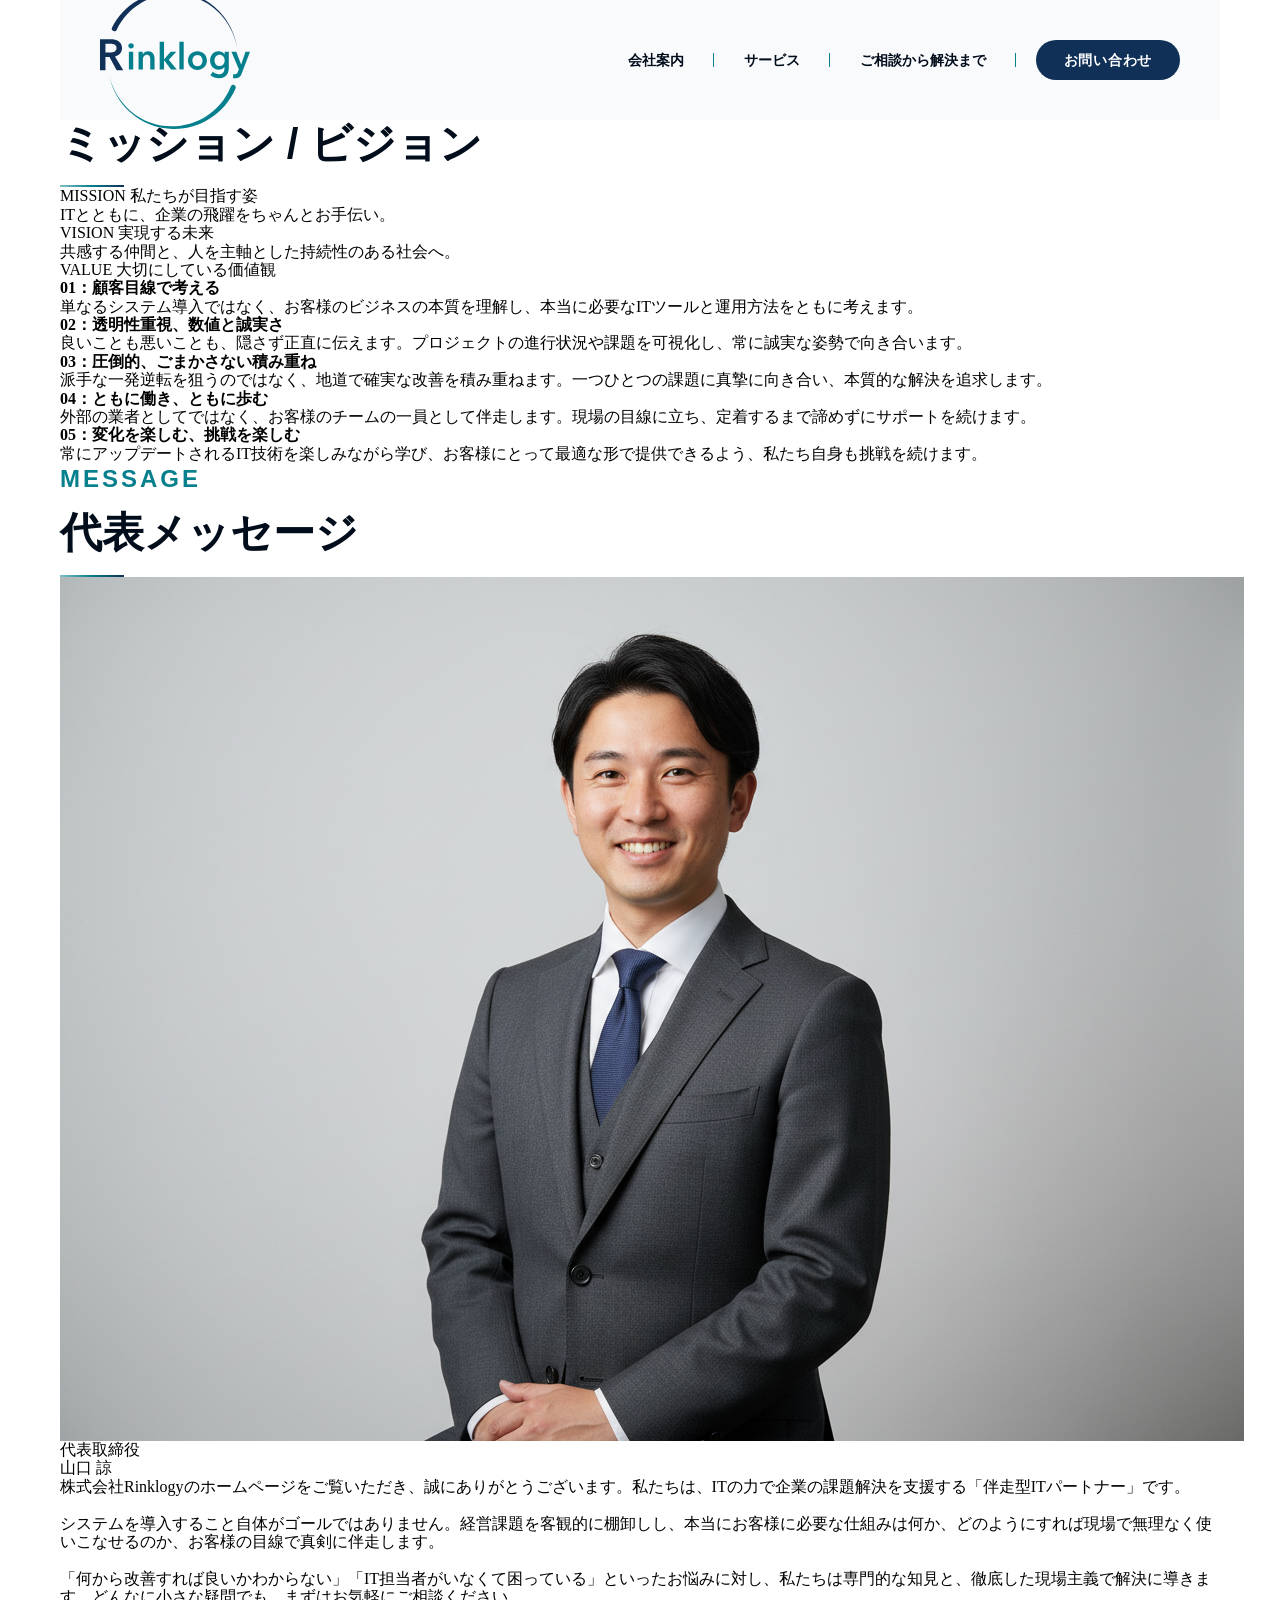
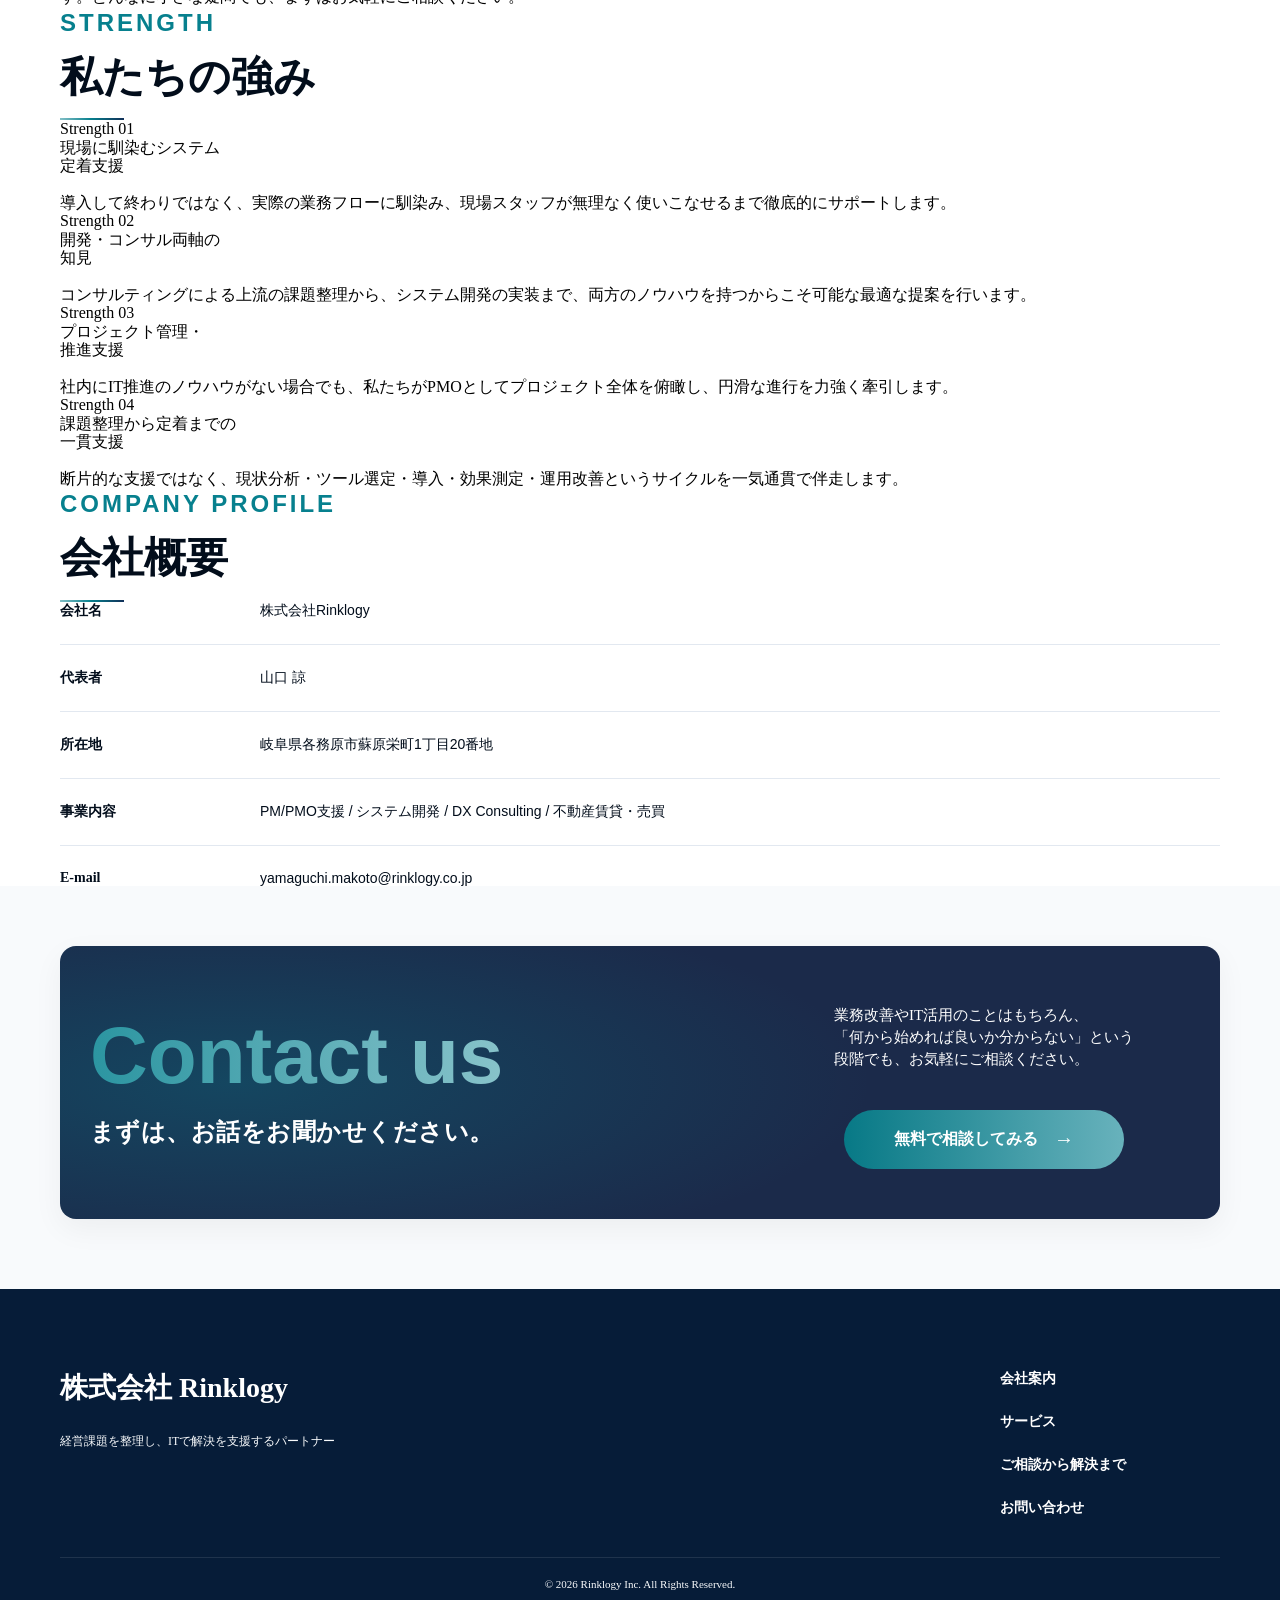
==== about.html @ 697a707e "9/17 HTMLページ作成" ====
<!DOCTYPE html>
<html lang="ja">
  <head>
    <meta charset="UTF-8" />
    <meta name="viewport" content="width=device-width, initial-scale=1.0" />

    <!-- SEO設定 -->
    <title>会社案内 | 株式会社Rinklogy</title>
    <meta
      name="description"
      content="株式会社Rinklogyの会社案内です。ミッション・ビジョン、代表メッセージ、私たちの強み、会社概要についてご紹介します。"
    />

    <!-- ドメイン確認後修正 -->
    <link rel="canonical" href="https://example.com/about/" />
    <meta property="og:site_name" content="株式会社Rinklogy" />
    <meta property="og:title" content="会社案内 | 株式会社Rinklogy" />
    <meta
      property="og:description"
      content="株式会社Rinklogyの会社案内です。ミッション・ビジョン、代表メッセージ、私たちの強み、会社概要についてご紹介します。"
    />
    <meta property="og:url" content="https://example.com/about/" />
    <meta property="og:type" content="article" />
    <meta
      property="og:image"
      content="https://example.com/assets/images/common/ogp.jpg"
    />
    <meta name="twitter:card" content="button_large_image" />

    <!-- ファビコン -->
    <link rel="icon" href="/favicon.ico" />
    <link rel="apple-touch-icon" href="/apple-touch-icon.png" />

    <!-- CSS / JS の読み込み -->
    <link rel="stylesheet" href="/assets/css/main.css" />
    <script src="/assets/main.js" defer></script>
  </head>
  <body>
    <!-- ========================================
         HEADER (トップページと共通)
    ======================================== -->
    <header
      class="l-header"
      itemscope
      itemtype="http://schema.org/LocalBusiness"
    >
      <div class="l-header__inner">
        <h1 class="l-header__logo">
          <a href="/" itemprop="url">
            <img
              src="/assets/images/logo.svg"
              alt="株式会社Rinklogy"
              width="150"
              height="45"
              decoding="async"
              itemprop="logo"
            />
          </a>
        </h1>

        <nav class="l-header__nav" aria-label="PC用グローバルナビゲーション">
          <ul class="c-gnav">
            <li class="c-gnav__item"><a href="/about.html">会社案内</a></li>
            <li class="c-gnav__item"><a href="/#service">サービス</a></li>
            <li class="c-gnav__item">
              <a href="/#flow">ご相談から解決まで</a>
            </li>
          </ul>
          <div class="l-header__cta">
            <a href="#contact" class="c-btn c-btn--primary c-btn--small"
              >お問い合わせ</a
            >
          </div>
        </nav>

        <button
          type="button"
          class="c-hamburger js-hamburger"
          aria-controls="global-nav"
          aria-expanded="false"
          aria-label="メニューを開く"
        >
          <span class="c-hamburger__line"></span>
          <span class="c-hamburger__line"></span>
          <span class="c-hamburger__line"></span>
        </button>
      </div>

      <nav id="global-nav" class="l-drawer js-drawer" aria-hidden="true">
        <div class="l-drawer__inner">
          <ul class="c-gnav">
            <li class="c-gnav__item"><a href="/about.html">会社案内</a></li>
            <li class="c-gnav__item"><a href="/#service">サービス</a></li>
            <li class="c-gnav__item">
              <a href="/#flow">ご相談から解決まで</a>
            </li>
          </ul>
          <div class="l-drawer__cta">
            <a href="#contact" class="c-btn c-btn--primary">お問い合わせ</a>
          </div>
        </div>
      </nav>
      <div class="l-overlay js-overlay"></div>
    </header>

    <main class="l-main">
      <!-- ========================================
           下層ページ用ヒーロー (p-page-hero)
      ======================================== -->
      <section class="p-page-hero">
        <div class="l-inner p-page-hero__inner">
          <h1 class="p-page-hero__title">
            <span class="p-page-hero__title-en">Company</span>
            <span class="p-page-hero__title-ja">会社案内</span>
          </h1>
          <p class="p-page-hero__copy">
            お客様のチームに、寄り添う。<br />
            課題、環境から考え抜く。<br />
            ずっと、隣で歩くITパートナー。
          </p>
        </div>
        <!-- 背景のうずまき装飾用 -->
        <div class="p-page-hero__deco" aria-hidden="true"></div>
      </section>

      <!-- ========================================
           ミッション / ビジョン (p-about-mission)
      ======================================== -->
      <section class="l-section p-about-mission">
        <div class="l-inner">
          <h2 class="c-section-title--left">
            <span class="c-section-title-sub--left">MISSION / VISION</span>
            ミッション / ビジョン
          </h2>

          <div class="p-about-mission__content">
            <!-- MISSION -->
            <div class="p-about-mission__block">
              <h3 class="p-about-mission__head">
                <span class="p-about-mission__en">MISSION</span>
                <span class="p-about-mission__ja">私たちが目指す姿</span>
              </h3>
              <p class="p-about-mission__text p-about-mission__text--large">
                ITとともに、企業の飛躍をちゃんとお手伝い。
              </p>
            </div>

            <!-- VISION -->
            <div class="p-about-mission__block">
              <h3 class="p-about-mission__head">
                <span class="p-about-mission__en">VISION</span>
                <span class="p-about-mission__ja">実現する未来</span>
              </h3>
              <p class="p-about-mission__text p-about-mission__text--large">
                共感する仲間と、人を主軸とした持続性のある社会へ。
              </p>
            </div>

            <!-- VALUE -->
            <div class="p-about-mission__block">
              <h3 class="p-about-mission__head">
                <span class="p-about-mission__en">VALUE</span>
                <span class="p-about-mission__ja">大切にしている価値観</span>
              </h3>

              <div class="p-about-mission__values">
                <dl class="c-value-list">
                  <div class="c-value-list__item">
                    <dt>01：顧客目線で考える</dt>
                    <dd>
                      単なるシステム導入ではなく、お客様のビジネスの本質を理解し、本当に必要なITツールと運用方法をともに考えます。
                    </dd>
                  </div>
                  <div class="c-value-list__item">
                    <dt>02：透明性重視、数値と誠実さ</dt>
                    <dd>
                      良いことも悪いことも、隠さず正直に伝えます。プロジェクトの進行状況や課題を可視化し、常に誠実な姿勢で向き合います。
                    </dd>
                  </div>
                  <div class="c-value-list__item">
                    <dt>03：圧倒的、ごまかさない積み重ね</dt>
                    <dd>
                      派手な一発逆転を狙うのではなく、地道で確実な改善を積み重ねます。一つひとつの課題に真摯に向き合い、本質的な解決を追求します。
                    </dd>
                  </div>
                  <div class="c-value-list__item">
                    <dt>04：ともに働き、ともに歩む</dt>
                    <dd>
                      外部の業者としてではなく、お客様のチームの一員として伴走します。現場の目線に立ち、定着するまで諦めずにサポートを続けます。
                    </dd>
                  </div>
                  <div class="c-value-list__item">
                    <dt>05：変化を楽しむ、挑戦を楽しむ</dt>
                    <dd>
                      常にアップデートされるIT技術を楽しみながら学び、お客様にとって最適な形で提供できるよう、私たち自身も挑戦を続けます。
                    </dd>
                  </div>
                </dl>
              </div>
            </div>
          </div>
        </div>
      </section>

      <!-- ========================================
           代表メッセージ (p-about-message)
      ======================================== -->
      <section class="l-section p-about-message">
        <div class="l-inner">
          <h2 class="c-section-title--left">
            <span class="c-section-title-sub--left">MESSAGE</span>
            代表メッセージ
          </h2>

          <div class="p-about-message__content">
            <div class="p-about-message__header">
              <img
                src="/assets/images/company_img.png"
                alt="代表 山口 諒"
                class="p-about-message__img"
              />
              <div class="p-about-message__name-wrap">
                <span class="p-about-message__role">代表取締役</span>
                <h3 class="p-about-message__name">山口 諒</h3>
              </div>
            </div>

            <div class="p-about-message__body">
              <p class="p-about-message__text">
                株式会社Rinklogyのホームページをご覧いただき、誠にありがとうございます。私たちは、ITの力で企業の課題解決を支援する「伴走型ITパートナー」です。<br /><br />
                システムを導入すること自体がゴールではありません。経営課題を客観的に棚卸しし、本当にお客様に必要な仕組みは何か、どのようにすれば現場で無理なく使いこなせるのか、お客様の目線で真剣に伴走します。<br /><br />
                「何から改善すれば良いかわからない」「IT担当者がいなくて困っている」といったお悩みに対し、私たちは専門的な知見と、徹底した現場主義で解決に導きます。どんなに小さな疑問でも、まずはお気軽にご相談ください。
              </p>
            </div>
          </div>
        </div>
      </section>

      <!-- ========================================
           私たちの強み (p-about-strength)
      ======================================== -->
      <section class="l-section p-about-strength">
        <div class="l-inner">
          <h2 class="c-section-title--left">
            <span class="c-section-title-sub--left">STRENGTH</span>
            私たちの強み
          </h2>

          <div class="p-about-strength__list">
            <!-- 強み01 -->
            <div class="c-strength-card">
              <div class="c-strength-card__header">
                <span class="c-strength-card__num">Strength 01</span>
                <h3 class="c-strength-card__title">
                  現場に馴染むシステム<br />定着支援
                </h3>
              </div>
              <div class="c-strength-card__body">
                <img
                  src="/assets/images/strength-icon_1.svg"
                  alt=""
                  class="c-strength-card__icon"
                />
                <p class="c-strength-card__text">
                  導入して終わりではなく、実際の業務フローに馴染み、現場スタッフが無理なく使いこなせるまで徹底的にサポートします。
                </p>
              </div>
            </div>

            <!-- 強み02 -->
            <div class="c-strength-card">
              <div class="c-strength-card__header">
                <span class="c-strength-card__num">Strength 02</span>
                <h3 class="c-strength-card__title">
                  開発・コンサル両軸の<br />知見
                </h3>
              </div>
              <div class="c-strength-card__body">
                <img
                  src="/assets/images/strength-icon_2.svg"
                  alt=""
                  class="c-strength-card__icon"
                />
                <p class="c-strength-card__text">
                  コンサルティングによる上流の課題整理から、システム開発の実装まで、両方のノウハウを持つからこそ可能な最適な提案を行います。
                </p>
              </div>
            </div>

            <!-- 強み03 -->
            <div class="c-strength-card">
              <div class="c-strength-card__header">
                <span class="c-strength-card__num">Strength 03</span>
                <h3 class="c-strength-card__title">
                  プロジェクト管理・<br />推進支援
                </h3>
              </div>
              <div class="c-strength-card__body">
                <img
                  src="/assets/images/strength-icon_3.svg"
                  alt=""
                  class="c-strength-card__icon"
                />
                <p class="c-strength-card__text">
                  社内にIT推進のノウハウがない場合でも、私たちがPMOとしてプロジェクト全体を俯瞰し、円滑な進行を力強く牽引します。
                </p>
              </div>
            </div>

            <!-- 強み04 -->
            <div class="c-strength-card">
              <div class="c-strength-card__header">
                <span class="c-strength-card__num">Strength 04</span>
                <h3 class="c-strength-card__title">
                  課題整理から定着までの<br />一貫支援
                </h3>
              </div>
              <div class="c-strength-card__body">
                <img
                  src="/assets/images/strength-icon_4.svg"
                  alt=""
                  class="c-strength-card__icon"
                />
                <p class="c-strength-card__text">
                  断片的な支援ではなく、現状分析・ツール選定・導入・効果測定・運用改善というサイクルを一気通貫で伴走します。
                </p>
              </div>
            </div>
          </div>
        </div>
      </section>

      <!-- ========================================
           会社概要 (p-about-outline)
           ※トップページの .p-company__outline-list と同じクラスを活用します
      ======================================== -->
      <section class="l-section p-about-outline">
        <div class="l-inner">
          <h2 class="c-section-title--left">
            <span class="c-section-title-sub--left">COMPANY PROFILE</span>
            会社概要
          </h2>

          <div class="p-about-outline__table">
            <dl class="p-company__outline-list">
              <div class="p-company__outline-row">
                <dt>会社名</dt>
                <dd>株式会社Rinklogy</dd>
              </div>
              <div class="p-company__outline-row">
                <dt>代表者</dt>
                <dd>山口 諒</dd>
              </div>
              <div class="p-company__outline-row">
                <dt>所在地</dt>
                <dd>岐阜県各務原市蘇原栄町1丁目20番地</dd>
              </div>
              <div class="p-company__outline-row">
                <dt>事業内容</dt>
                <dd>
                  PM/PMO支援 / システム開発 / DX Consulting / 不動産賃貸・売買
                </dd>
              </div>
              <div class="p-company__outline-row">
                <dt>E-mail</dt>
                <dd>yamaguchi.makoto@rinklogy.co.jp</dd>
              </div>
            </dl>
          </div>
        </div>
      </section>

      <!-- ========================================
           CTA (トップページと共通)
      ======================================== -->
      <section class="l-section p-cta" id="contact">
        <div class="l-inner">
          <div class="p-cta__inner">
            <h2 class="p-cta__title">
              <span class="p-cta__title-en">Contact us</span>
              <span class="p-cta__title-ja"
                >まずは、お話をお聞かせください。</span
              >
            </h2>
            <div class="p-cta__content">
              <p class="p-cta__text">
                業務改善やIT活用のことはもちろん、<br />
                「何から始めれば良いか分からない」という<br />
                段階でも、お気軽にご相談ください。
              </p>
              <a href="/contact/" class="p-cta__btn">
                無料で相談してみる
                <span class="p-cta__btn-arrow" aria-hidden="true">→</span>
              </a>
            </div>
          </div>
        </div>
      </section>
    </main>

    <!-- ========================================
         FOOTER (トップページと共通)
    ======================================== -->
    <footer class="l-footer">
      <div class="l-footer__inner">
        <div class="l-footer__info">
          <h2 class="l-footer__logo">株式会社 Rinklogy</h2>
          <p class="l-footer__desc">
            経営課題を整理し、ITで解決を支援するパートナー
          </p>
        </div>

        <nav class="l-footer__nav" aria-label="フッターナビゲーション">
          <ul class="l-footer__list">
            <li class="l-footer__item"><a href="/about.html">会社案内</a></li>
            <li class="l-footer__item"><a href="/#service">サービス</a></li>
            <li class="l-footer__item">
              <a href="/#flow">ご相談から解決まで</a>
            </li>
            <li class="l-footer__item"><a href="#contact">お問い合わせ</a></li>
          </ul>
        </nav>
      </div>

      <div class="l-footer__copyright">
        <small>© 2026 Rinklogy Inc. All Rights Reserved.</small>
      </div>
    </footer>
  </body>
</html>
---- assets/css/main.css ----
@charset "UTF-8";
/*! destyle.css v4.0.1 | MIT License | https://github.com/nicolas-cusan/destyle.css */
/* Reset box-model and set borders */
/* ============================================ */
*,
::before,
::after {
  -webkit-box-sizing: border-box;
          box-sizing: border-box;
  border-style: solid;
  border-width: 0;
  min-width: 0;
}

/* Document */
/* ============================================ */
/**
 * 1. Correct the line height in all browsers.
 * 2. Prevent adjustments of font size after orientation changes in iOS.
 * 3. Remove gray overlay on links for iOS.
 */
html {
  line-height: 1.15; /* 1 */
  -webkit-text-size-adjust: 100%; /* 2 */
  -webkit-tap-highlight-color: transparent; /* 3*/
}

/* Sections */
/* ============================================ */
/**
 * Remove the margin in all browsers.
 */
body {
  margin: 0;
}

/**
 * Render the `main` element consistently in IE.
 */
main {
  display: block;
}

/* Vertical rhythm */
/* ============================================ */
p,
table,
blockquote,
address,
pre,
iframe,
form,
figure,
dl {
  margin: 0;
}

/* Headings */
/* ============================================ */
h1,
h2,
h3,
h4,
h5,
h6 {
  font-size: inherit;
  font-weight: inherit;
  margin: 0;
}

/* Lists (enumeration) */
/* ============================================ */
ul,
ol {
  margin: 0;
  padding: 0;
  list-style: none;
}

/* Lists (definition) */
/* ============================================ */
dt {
  font-weight: bold;
}

dd {
  margin-left: 0;
}

/* Grouping content */
/* ============================================ */
/**
 * 1. Add the correct box sizing in Firefox.
 * 2. Show the overflow in Edge and IE.
 */
hr {
  -webkit-box-sizing: content-box;
          box-sizing: content-box; /* 1 */
  height: 0; /* 1 */
  overflow: visible; /* 2 */
  border-top-width: 1px;
  margin: 0;
  clear: both;
  color: inherit;
}

/**
 * 1. Correct the inheritance and scaling of font size in all browsers.
 * 2. Correct the odd `em` font sizing in all browsers.
 */
pre {
  font-family: monospace, monospace; /* 1 */
  font-size: inherit; /* 2 */
}

address {
  font-style: inherit;
}

/* Text-level semantics */
/* ============================================ */
/**
 * Remove the gray background on active links in IE 10.
 */
a {
  background-color: transparent;
  text-decoration: none;
  color: inherit;
}

/**
 * 1. Remove the bottom border in Chrome 57-
 * 2. Add the correct text decoration in Chrome, Edge, IE, Opera, and Safari.
 */
abbr[title] {
  -webkit-text-decoration: underline dotted;
          text-decoration: underline dotted; /* 2 */
}

/**
 * Add the correct font weight in Chrome, Edge, and Safari.
 */
b,
strong {
  font-weight: bolder;
}

/**
 * 1. Correct the inheritance and scaling of font size in all browsers.
 * 2. Correct the odd `em` font sizing in all browsers.
 */
code,
kbd,
samp {
  font-family: monospace, monospace; /* 1 */
  font-size: inherit; /* 2 */
}

/**
 * Add the correct font size in all browsers.
 */
small {
  font-size: 80%;
}

/**
 * Prevent `sub` and `sup` elements from affecting the line height in
 * all browsers.
 */
sub,
sup {
  font-size: 75%;
  line-height: 0;
  position: relative;
  vertical-align: baseline;
}

sub {
  bottom: -0.25em;
}

sup {
  top: -0.5em;
}

/* Replaced content */
/* ============================================ */
/**
 * Prevent vertical alignment issues.
 */
svg,
img,
embed,
object,
iframe {
  vertical-align: bottom;
}

/* Forms */
/* ============================================ */
/**
 * Reset form fields to make them styleable.
 * 1. Make form elements stylable across systems iOS especially.
 * 2. Inherit text-transform from parent.
 */
button,
input,
optgroup,
select,
textarea {
  -webkit-appearance: none; /* 1 */
  -moz-appearance: none;
       appearance: none;
  vertical-align: middle;
  color: inherit;
  font: inherit;
  background: transparent;
  padding: 0;
  margin: 0;
  border-radius: 0;
  text-align: inherit;
  text-transform: inherit; /* 2 */
}

/**
 * Correct cursors for clickable elements.
 */
button,
[type=button],
[type=reset],
[type=submit] {
  cursor: pointer;
}

button:disabled,
[type=button]:disabled,
[type=reset]:disabled,
[type=submit]:disabled {
  cursor: default;
}

/**
 * Improve outlines for Firefox and unify style with input elements & buttons.
 */
:-moz-focusring {
  outline: auto;
}

select:disabled {
  opacity: inherit;
}

/**
 * Remove padding
 */
option {
  padding: 0;
}

/**
 * Reset to invisible
 */
fieldset {
  margin: 0;
  padding: 0;
  min-width: 0;
}

legend {
  padding: 0;
}

/**
 * Add the correct vertical alignment in Chrome, Firefox, and Opera.
 */
progress {
  vertical-align: baseline;
}

/**
 * Remove the default vertical scrollbar in IE 10+.
 */
textarea {
  overflow: auto;
}

/**
 * Correct the cursor style of increment and decrement buttons in Chrome.
 */
[type=number]::-webkit-inner-spin-button,
[type=number]::-webkit-outer-spin-button {
  height: auto;
}

/**
 * Correct the outline style in Safari.
 */
[type=search] {
  outline-offset: -2px; /* 1 */
}

/**
 * Remove the inner padding in Chrome and Safari on macOS.
 */
[type=search]::-webkit-search-decoration {
  -webkit-appearance: none;
}

/**
 * 1. Correct the inability to style clickable types in iOS and Safari.
 * 2. Fix font inheritance.
 */
::-webkit-file-upload-button {
  -webkit-appearance: button; /* 1 */
  font: inherit; /* 2 */
}

/**
 * Clickable labels
 */
label[for] {
  cursor: pointer;
}

/* Interactive */
/* ============================================ */
/*
 * Add the correct display in Edge, IE 10+, and Firefox.
 */
details {
  display: block;
}

/*
 * Add the correct display in all browsers.
 */
summary {
  display: list-item;
}

/*
 * Remove outline for editable content.
 */
[contenteditable]:focus {
  outline: auto;
}

/* Tables */
/* ============================================ */
/**
1. Correct table border color inheritance in all Chrome and Safari.
*/
table {
  border-color: inherit; /* 1 */
  border-collapse: collapse;
}

caption {
  text-align: left;
}

td,
th {
  vertical-align: top;
  padding: 0;
}

th {
  text-align: left;
  font-weight: bold;
}

/* ==============================================
   Foundation: Variables (変数)
   ============================================== */
.l-header {
  position: fixed;
  top: 0;
  left: 0;
  width: 100%;
  background-color: transparent;
  z-index: 100;
  font-family: "Noto Sans JP", sans-serif;
  -webkit-transition: background-color 0.3s ease, -webkit-box-shadow 0.3s ease;
  transition: background-color 0.3s ease, -webkit-box-shadow 0.3s ease;
  transition: background-color 0.3s ease, box-shadow 0.3s ease;
  transition: background-color 0.3s ease, box-shadow 0.3s ease, -webkit-box-shadow 0.3s ease;
}
.l-header__inner {
  display: -webkit-box;
  display: -ms-flexbox;
  display: flex;
  -webkit-box-pack: justify;
      -ms-flex-pack: justify;
          justify-content: space-between;
  -webkit-box-align: center;
      -ms-flex-align: center;
          align-items: center;
  padding: 18px 16px 12px 16px;
}
@media screen and (min-width: 768px) {
  .l-header__inner {
    padding: 20px 32px 10px 32px;
    background-color: #f8fafc;
  }
}
@media screen and (min-width: 960px) {
  .l-header__inner {
    height: 120px;
    padding: 0 40px;
    max-width: 1160px;
    margin: 0 auto;
    width: 100%;
  }
}
.l-header__logo {
  margin: 0;
  line-height: 1;
}
.l-header__logo img {
  width: 50px;
  height: auto;
  -ms-flex-negative: 0;
      flex-shrink: 0;
  aspect-ratio: 25/23;
  display: block;
}
@media screen and (min-width: 768px) {
  .l-header__logo img {
    width: 99px;
  }
}
@media screen and (min-width: 960px) {
  .l-header__logo img {
    width: 150px;
  }
}
.l-header__nav {
  display: none;
}
@media screen and (min-width: 768px) {
  .l-header__nav {
    display: -webkit-box;
    display: -ms-flexbox;
    display: flex;
    -webkit-box-align: center;
        -ms-flex-align: center;
            align-items: center;
  }
}
.l-header__cta {
  margin-left: 20px;
}
.l-header.is-scrolled {
  background-color: #fff;
  -webkit-box-shadow: 0 2px 10px rgba(0, 0, 0, 0.1);
          box-shadow: 0 2px 10px rgba(0, 0, 0, 0.1);
}

@media screen and (min-width: 768px) {
  .l-header__nav .c-btn--small {
    background: #113058;
    color: #ffffff;
    padding: 12px 28px;
    font-size: 14px;
    border-radius: 30px;
    border: none;
    -webkit-box-shadow: none;
            box-shadow: none;
  }
}

.l-footer {
  background: var(--footer-bgc, #061c38);
  color: #fff;
  padding: 40px 24px 32px 24px;
  display: block;
}
@media screen and (min-width: 768px) {
  .l-footer {
    padding: 80px 40px 24px;
  }
}
@media screen and (min-width: 960px) {
  .l-footer {
    padding: 80px 0 24px;
  }
}
.l-footer__inner {
  max-width: 1160px;
  margin: 0 auto;
  width: 100%;
  display: -webkit-box;
  display: -ms-flexbox;
  display: flex;
  -webkit-box-orient: vertical;
  -webkit-box-direction: normal;
      -ms-flex-direction: column;
          flex-direction: column;
  gap: 48px;
}
@media screen and (min-width: 768px) {
  .l-footer__inner {
    -webkit-box-orient: horizontal;
    -webkit-box-direction: normal;
        -ms-flex-direction: row;
            flex-direction: row;
    -webkit-box-pack: justify;
        -ms-flex-pack: justify;
            justify-content: space-between;
    -webkit-box-align: start;
        -ms-flex-align: start;
            align-items: flex-start;
    gap: 40px;
  }
}
.l-footer__info {
  display: -webkit-box;
  display: -ms-flexbox;
  display: flex;
  -webkit-box-orient: vertical;
  -webkit-box-direction: normal;
      -ms-flex-direction: column;
          flex-direction: column;
  -webkit-box-align: start;
      -ms-flex-align: start;
          align-items: flex-start;
  gap: 8px;
}
@media screen and (min-width: 960px) {
  .l-footer__info {
    gap: 24px;
  }
}
.l-footer__logo {
  font-size: 20px;
  font-style: normal;
  font-weight: 700;
  line-height: normal;
}
@media screen and (min-width: 768px) {
  .l-footer__logo {
    font-size: 28px;
  }
}
.l-footer__desc {
  color: var(--base_background, #f8fafc);
  font-family: "Noto Sans JP";
  font-size: 12px;
  font-style: normal;
  font-weight: 400;
  line-height: 180%;
}
@media screen and (min-width: 768px) {
  .l-footer__nav {
    min-width: 220px;
  }
}
.l-footer__list {
  display: -webkit-box;
  display: -ms-flexbox;
  display: flex;
  -webkit-box-orient: vertical;
  -webkit-box-direction: normal;
      -ms-flex-direction: column;
          flex-direction: column;
  -webkit-box-align: start;
      -ms-flex-align: start;
          align-items: flex-start;
  gap: 24px;
}
@media screen and (min-width: 960px) {
  .l-footer__list {
    gap: 24px;
  }
}
.l-footer__item a {
  display: inline-block;
  -webkit-transition: opacity 0.3s ease;
  transition: opacity 0.3s ease;
  color: #fff;
  font-family: "Noto Sans JP";
  font-size: 14px;
  font-style: normal;
  font-weight: 700;
  line-height: normal;
}
.l-footer__item a:hover {
  opacity: 0.7;
}
.l-footer__copyright {
  max-width: 1160px;
  margin: 40px auto 0;
  padding-top: 16px;
  border-top: 1px solid rgba(255, 255, 255, 0.1);
  text-align: center;
  width: 100%;
}
.l-footer__copyright small {
  color: var(--base_background, #f8fafc);
  text-align: center;
  font-family: "Noto Sans JP";
  font-size: 10px;
  font-style: normal;
  font-weight: 400;
  line-height: normal;
}
@media screen and (min-width: 960px) {
  .l-footer__copyright small {
    font-size: 11px;
  }
}

.l-inner {
  width: 100%;
  max-width: 1160px;
  margin: 0 auto;
}

.l-drawer {
  position: fixed;
  top: 0;
  right: 0;
  width: 80%;
  max-width: 300px;
  height: 100vh;
  background-color: #ffffff;
  z-index: 105;
  padding: 100px 30px 40px;
  -webkit-transform: translateX(100%);
          transform: translateX(100%);
  -webkit-transition: -webkit-transform 0.3s cubic-bezier(0.4, 0, 0.2, 1);
  transition: -webkit-transform 0.3s cubic-bezier(0.4, 0, 0.2, 1);
  transition: transform 0.3s cubic-bezier(0.4, 0, 0.2, 1);
  transition: transform 0.3s cubic-bezier(0.4, 0, 0.2, 1), -webkit-transform 0.3s cubic-bezier(0.4, 0, 0.2, 1);
  overflow-y: auto;
}
@media screen and (min-width: 768px) {
  .l-drawer {
    display: none;
  }
}
.l-drawer.is-active {
  -webkit-transform: translateX(0);
          transform: translateX(0);
}
.l-drawer__cta {
  margin-top: 40px;
}
.l-drawer__cta .c-btn {
  width: 100%;
}

.l-overlay {
  position: fixed;
  top: 0;
  left: 0;
  width: 100%;
  height: 100vh;
  background-color: rgba(2, 13, 27, 0.6);
  z-index: 100;
  opacity: 0;
  visibility: hidden;
  -webkit-transition: opacity 0.3s, visibility 0.3s;
  transition: opacity 0.3s, visibility 0.3s;
}
@media screen and (min-width: 768px) {
  .l-overlay {
    display: none;
  }
}
.l-overlay.is-active {
  opacity: 1;
  visibility: visible;
}

body.is-locked {
  overflow: hidden;
}
@media screen and (min-width: 768px) {
  body.is-locked {
    overflow: visible;
  }
}

.c-btn {
  display: -webkit-box;
  display: -ms-flexbox;
  display: flex;
  width: 100%;
  max-width: 306px;
  margin: 0 auto;
  padding: 20px 40px;
  -webkit-box-align: center;
      -ms-flex-align: center;
          align-items: center;
  -webkit-box-pack: center;
      -ms-flex-pack: center;
          justify-content: center;
  gap: 30px;
  border-radius: 40px;
  background: linear-gradient(87deg, #10748d 29.62%, #5eacbf 91.51%);
  -webkit-box-shadow: -2px 8px 16px 0 rgba(5, 85, 94, 0.3);
          box-shadow: -2px 8px 16px 0 rgba(5, 85, 94, 0.3);
  color: #fff;
  font-family: "Noto Sans JP", sans-serif;
  font-size: 18px;
  font-weight: 700;
  letter-spacing: 0.05em;
  text-decoration: none;
  -webkit-transition: opacity 0.3s ease, -webkit-transform 0.3s ease;
  transition: opacity 0.3s ease, -webkit-transform 0.3s ease;
  transition: opacity 0.3s ease, transform 0.3s ease;
  transition: opacity 0.3s ease, transform 0.3s ease, -webkit-transform 0.3s ease;
}
.c-btn:hover {
  opacity: 0.9;
  -webkit-transform: translateY(-2px);
          transform: translateY(-2px);
}
.c-btn::after {
  content: "";
  display: block;
  width: 24px;
  height: 16px;
  background-image: url("/assets/images/arrow-right.svg");
  background-repeat: no-repeat;
  background-position: center;
  background-size: contain;
}

.l-header .c-btn::after,
.l-drawer .c-btn::after {
  display: none !important;
}

.c-gnav {
  list-style: none;
  padding: 0;
  margin: 0;
  display: -webkit-box;
  display: -ms-flexbox;
  display: flex;
  -webkit-box-orient: vertical;
  -webkit-box-direction: normal;
      -ms-flex-direction: column;
          flex-direction: column;
  gap: 24px;
}
@media screen and (min-width: 768px) {
  .c-gnav {
    -webkit-box-orient: horizontal;
    -webkit-box-direction: normal;
        -ms-flex-direction: row;
            flex-direction: row;
    -webkit-box-align: center;
        -ms-flex-align: center;
            align-items: center;
    gap: 0;
  }
}
@media screen and (min-width: 768px) {
  .c-gnav__item {
    position: relative;
    padding: 0 20px;
  }
  .c-gnav__item::after {
    content: "";
    position: absolute;
    top: 50%;
    right: 0;
    -webkit-transform: translateY(-50%);
            transform: translateY(-50%);
    width: 1px;
    height: 14px;
    background-color: #07808e;
  }
}
@media screen and (min-width: 960px) {
  .c-gnav__item {
    padding: 0 30px;
  }
}
.c-gnav__item a {
  text-decoration: none;
  color: #020d1b;
  font-weight: bold;
  font-size: 16px;
  -webkit-transition: color 0.3s;
  transition: color 0.3s;
  display: block;
}
@media screen and (min-width: 768px) {
  .c-gnav__item a {
    font-size: 14px;
  }
}
.c-gnav__item a:hover {
  color: #07808e;
}

.c-hamburger {
  position: relative;
  width: 44px;
  height: 44px;
  background: transparent;
  border: none;
  cursor: pointer;
  z-index: 110;
  padding: 0;
}
@media screen and (min-width: 768px) {
  .c-hamburger {
    display: none;
  }
}
.c-hamburger__line {
  position: absolute;
  left: 50%;
  width: 30px;
  height: 2px;
  background-color: #113058;
  -webkit-transform: translateX(-50%);
          transform: translateX(-50%);
  -webkit-transition: top 0.3s, opacity 0.3s, -webkit-transform 0.3s;
  transition: top 0.3s, opacity 0.3s, -webkit-transform 0.3s;
  transition: transform 0.3s, top 0.3s, opacity 0.3s;
  transition: transform 0.3s, top 0.3s, opacity 0.3s, -webkit-transform 0.3s;
}
.c-hamburger__line:nth-child(1) {
  top: 14px;
}
.c-hamburger__line:nth-child(2) {
  top: 21px;
}
.c-hamburger__line:nth-child(3) {
  top: 28px;
}
.c-hamburger.is-active .c-hamburger__line:nth-child(1) {
  top: 21px;
  -webkit-transform: translateX(-50%) rotate(45deg);
          transform: translateX(-50%) rotate(45deg);
}
.c-hamburger.is-active .c-hamburger__line:nth-child(2) {
  opacity: 0;
}
.c-hamburger.is-active .c-hamburger__line:nth-child(3) {
  top: 21px;
  -webkit-transform: translateX(-50%) rotate(-45deg);
          transform: translateX(-50%) rotate(-45deg);
}

.c-section-title, .c-section-title--left {
  color: var(--text-black, #020d1b);
  font-family: "Noto Sans JP", sans-serif;
  font-size: 25px;
  font-weight: 700;
  line-height: 1.3;
  display: -webkit-box;
  display: -ms-flexbox;
  display: flex;
  -webkit-box-orient: vertical;
  -webkit-box-direction: normal;
      -ms-flex-direction: column;
          flex-direction: column;
  -webkit-box-align: center;
      -ms-flex-align: center;
          align-items: center;
  text-align: center;
  gap: 12px;
  position: relative;
  padding-bottom: 16px;
}
@media screen and (min-width: 768px) {
  .c-section-title, .c-section-title--left {
    font-size: 42px;
  }
}
.c-section-title::after, .c-section-title--left::after {
  content: "";
  position: absolute;
  bottom: 0;
  left: 50%;
  -webkit-transform: translateX(-50%);
          transform: translateX(-50%);
  width: 64px;
  height: 2px;
  background: var(--gra_01, linear-gradient(90deg, rgba(7, 128, 142, 0.5) 0%, #07808e 48.08%, #113058 100%));
}
.c-section-title__sub, .c-section-title-sub--left {
  color: var(--logo2, #07808e);
  font-family: "Roboto", sans-serif;
  font-size: 14px;
  font-weight: 700;
  letter-spacing: 3px;
}
@media screen and (min-width: 768px) {
  .c-section-title__sub, .c-section-title-sub--left {
    font-size: 20px;
  }
}
@media screen and (min-width: 960px) {
  .c-section-title__sub, .c-section-title-sub--left {
    font-size: 24px;
  }
}

.c-section-title--left {
  -webkit-box-align: start;
      -ms-flex-align: start;
          align-items: flex-start;
  text-align: left;
}
.c-section-title--left::after {
  left: 0;
  -webkit-transform: none;
          transform: none;
}

.c-section-title-sub--left {
  text-align: left;
}

.c-case-card {
  position: relative;
  overflow: hidden;
  text-decoration: none;
  display: -webkit-box;
  display: -ms-flexbox;
  display: flex;
  width: 100%;
  height: 352px;
  -webkit-box-orient: vertical;
  -webkit-box-direction: normal;
      -ms-flex-direction: column;
          flex-direction: column;
  -webkit-box-pack: end;
      -ms-flex-pack: end;
          justify-content: flex-end;
  -webkit-box-align: start;
      -ms-flex-align: start;
          align-items: flex-start;
  border-radius: 12px;
  -webkit-box-shadow: 2px 4px 12px 0 rgba(15, 23, 42, 0.07);
          box-shadow: 2px 4px 12px 0 rgba(15, 23, 42, 0.07);
}
.c-case-card:hover .c-case-card__bg img {
  -webkit-transform: scale(1.05);
          transform: scale(1.05);
}
.c-case-card__bg {
  position: absolute;
  top: 0;
  left: 0;
  width: 100%;
  height: 100%;
  z-index: 1;
}
.c-case-card::after {
  content: "";
  position: absolute;
  bottom: 0;
  left: 0;
  width: 100%;
  height: 70%;
  background: -webkit-gradient(linear, left bottom, left top, from(rgba(2, 13, 27, 0.9)), to(rgba(2, 13, 27, 0)));
  background: linear-gradient(to top, rgba(2, 13, 27, 0.9) 0%, rgba(2, 13, 27, 0) 100%);
  z-index: 1;
}
.c-case-card img {
  width: 100%;
  height: 100%;
  -o-object-fit: cover;
     object-fit: cover;
  -webkit-transition: -webkit-transform 0.6s ease;
  transition: -webkit-transform 0.6s ease;
  transition: transform 0.6s ease;
  transition: transform 0.6s ease, -webkit-transform 0.6s ease;
}
.c-case-card__badge {
  position: absolute;
  top: 0;
  left: 0;
  z-index: 2;
  display: -webkit-box;
  display: -ms-flexbox;
  display: flex;
  padding: 12px 16px;
  -webkit-box-align: center;
      -ms-flex-align: center;
          align-items: center;
  gap: 24px;
  border-radius: 12px 0;
  background: #fff;
}
.c-case-card__badge-num {
  padding: 6px 10px;
  border-radius: 6px;
  background: var(--logo1, #113058);
  color: #fff;
  font-family: "Noto Sans JP", sans-serif;
  font-size: 14px;
  font-weight: 700;
}
.c-case-card__badge-cat {
  padding: 8px 16px;
  color: var(--logo1, #113058);
  font-family: "Noto Sans JP", sans-serif;
  font-size: 16px;
  font-weight: 700;
}
.c-case-card__body {
  position: relative;
  z-index: 2;
  display: -webkit-box;
  display: -ms-flexbox;
  display: flex;
  padding: 0 24px 30px 24px;
  -webkit-box-orient: vertical;
  -webkit-box-direction: normal;
      -ms-flex-direction: column;
          flex-direction: column;
  -webkit-box-align: start;
      -ms-flex-align: start;
          align-items: flex-start;
  -ms-flex-item-align: stretch;
      align-self: stretch;
}
.c-case-card__label {
  display: -webkit-box;
  display: -ms-flexbox;
  display: flex;
  padding: 6px 10px;
  -webkit-box-pack: center;
      -ms-flex-pack: center;
          justify-content: center;
  -webkit-box-align: center;
      -ms-flex-align: center;
          align-items: center;
  gap: 10px;
  border-radius: 6px;
  background: var(--logo1, #113058);
  color: #fff;
  font-family: "Noto Sans JP", sans-serif;
  font-size: 16px;
  font-weight: 700;
  margin-bottom: 8px;
}
.c-case-card__title {
  color: #fff;
  font-size: 22px;
  font-weight: 900;
  line-height: 1.25;
}
.c-case-card__title--small {
  font-family: "Noto Sans JP", sans-serif;
  font-size: 26px;
}
.c-case-card__arrow {
  background-image: url("/assets/images/Vector.svg");
  width: 11px;
  height: 20px;
  display: block;
  margin: 20px 0;
  background-repeat: no-repeat;
  -webkit-transform: rotate(137deg);
          transform: rotate(137deg);
}

.c-dot {
  display: block !important;
  width: 8px;
  height: 8px;
  border-radius: 50% !important;
  background-color: #c6dbde;
  -webkit-transition: all 0.3s ease;
  transition: all 0.3s ease;
  cursor: pointer;
}
.c-dot.is-active {
  background-color: #07808e !important;
}

.p-hero {
  display: -webkit-box;
  display: -ms-flexbox;
  display: flex;
  padding: 108px 8px 60px 8px;
  -webkit-box-orient: vertical;
  -webkit-box-direction: normal;
      -ms-flex-direction: column;
          flex-direction: column;
  -webkit-box-align: start;
      -ms-flex-align: start;
          align-items: flex-start;
  gap: 24px;
  -ms-flex-item-align: stretch;
      align-self: stretch;
  background-image: linear-gradient(311deg, rgba(7, 128, 142, 0.06) 27.27%, rgba(248, 250, 252, 0.15) 50.58%);
  background-color: #f8fafc;
}
.p-hero__inner {
  display: -webkit-box;
  display: -ms-flexbox;
  display: flex;
  padding: 0.8rem;
  -webkit-box-orient: vertical;
  -webkit-box-direction: normal;
      -ms-flex-direction: column;
          flex-direction: column;
  -webkit-box-align: start;
      -ms-flex-align: start;
          align-items: flex-start;
  gap: 24px;
  -ms-flex-item-align: stretch;
      align-self: stretch;
}
.p-hero__desc {
  margin: 0;
  color: #020d1b;
  font-family: "Noto Sans JP", sans-serif;
  font-size: 13px;
  font-weight: 700;
  letter-spacing: 0.52px;
}
.p-hero__copy {
  margin: 0;
  -ms-flex-item-align: stretch;
      align-self: stretch;
  color: #020d1b;
  font-family: "Noto Sans JP", sans-serif;
  font-weight: 900;
  font-size: 32px;
  line-height: 1.34;
  letter-spacing: 0.64px;
}
.p-hero__copy span {
  color: #07808e;
  font-weight: 900;
  font-size: 42px;
  line-height: 1.34;
  letter-spacing: 0.84px;
}
.p-hero__image {
  position: relative;
  width: 100%;
  height: 185px;
  -ms-flex-item-align: stretch;
      align-self: stretch;
  border-radius: 8px;
  overflow: hidden;
  -webkit-box-shadow: 0 4px 20px rgba(0, 0, 0, 0.05);
          box-shadow: 0 4px 20px rgba(0, 0, 0, 0.05);
}
.p-hero__image .js-hero-slide {
  position: absolute;
  top: 0;
  left: 0;
  width: 100%;
  height: 100%;
  opacity: 0;
  visibility: hidden;
  -webkit-transition: opacity 1.2s ease-in-out, visibility 1.2s ease-in-out;
  transition: opacity 1.2s ease-in-out, visibility 1.2s ease-in-out;
  z-index: 1;
}
.p-hero__image .js-hero-slide[src] {
  -o-object-fit: contain;
     object-fit: contain;
  background-color: #fff;
}
.p-hero__image .js-hero-slide.is-active {
  opacity: 1;
  visibility: visible;
  z-index: 2;
}
@media screen and (min-width: 768px) {
  .p-hero {
    display: grid;
    grid-template-columns: 1fr 1fr;
    grid-template-areas: "title photo" "lead  photo" "btn   photo";
    -webkit-box-align: center;
        -ms-flex-align: center;
            align-items: center;
    padding: 170px 40px 60px 40px;
    gap: 20px;
    background-image: linear-gradient(311deg, rgba(7, 128, 142, 0.06) 27.27%, rgba(248, 250, 252, 0.15) 57.16%);
    background-color: #f8fafc;
    position: relative;
    z-index: 0;
  }
  .p-hero::before {
    content: "";
    position: absolute;
    right: 0;
    bottom: 0;
    width: 517px;
    height: 540px;
    background-image: url("/assets/images/background_image_tab.png");
    background-size: contain;
    background-repeat: no-repeat;
    background-position: bottom right;
    z-index: 1;
    pointer-events: none;
  }
  .p-hero__inner, .p-hero__copy,
  .p-hero > .c-btn {
    position: relative;
    z-index: 3;
  }
  .p-hero__inner {
    grid-area: title;
    padding: 0;
  }
  .p-hero__copy {
    font-size: 42px;
    line-height: 1.25;
    letter-spacing: 5.04px;
  }
  .p-hero__copy span {
    font-size: 42px;
    letter-spacing: 0.84px;
  }
  .p-hero__image {
    display: contents;
  }
  .p-hero__image .js-hero-slide {
    position: static !important;
    opacity: 1 !important;
    visibility: visible !important;
    background-color: transparent !important;
    -webkit-transition: none !important;
    transition: none !important;
  }
  .p-hero__image img.js-hero-slide:nth-of-type(1) {
    display: none !important;
  }
  .p-hero__image img.js-hero-slide:nth-of-type(2) {
    grid-area: photo;
    width: 100%;
    max-width: 600px;
    height: auto;
    -o-object-fit: contain;
       object-fit: contain;
    position: relative !important;
    z-index: 3 !important;
    display: block !important;
    margin: 0 auto;
  }
  .p-hero .p-lead {
    grid-area: lead;
    display: block !important;
    margin-top: 16px;
  }
  .p-hero .p-lead__deco, .p-hero .p-lead__label {
    display: none !important;
  }
  .p-hero .p-lead__text {
    display: block;
    font-size: 14px;
    line-height: 1.8;
    color: #020d1b;
    position: relative;
    z-index: 3;
  }
  .p-hero > .c-btn {
    grid-area: btn;
    margin-top: 10px;
    justify-self: start;
  }
}
@media screen and (min-width: 960px) {
  .p-hero {
    padding-left: max(40px, 50% - 580px);
    padding-right: max(40px, 50% - 580px);
    grid-template-columns: 1fr 1fr;
    -webkit-column-gap: 60px;
       -moz-column-gap: 60px;
            column-gap: 60px;
  }
  .p-hero::before {
    background-image: url("/assets/images/background_image_pc.png");
    width: 901px;
    height: 736px;
  }
  .p-hero__copy {
    font-size: 62px;
    letter-spacing: 7.44px;
  }
  .p-hero__copy span {
    font-size: 62px;
    letter-spacing: 6.2px;
  }
}

.p-company {
  background-color: var(--base_background, #f8fafc);
  padding: 64px 16px;
}
@media screen and (min-width: 768px) {
  .p-company {
    padding: 100px 40px;
  }
}
@media screen and (min-width: 960px) {
  .p-company {
    padding: 120px 0;
  }
}
.p-company__message {
  background-color: #fff;
  border: 1px solid var(--border, #c6dbde);
  border-radius: 12px;
  padding: 24px;
  margin-top: 32px;
  display: grid;
  grid-template-columns: 80px 1fr;
  -webkit-column-gap: 20px;
     -moz-column-gap: 20px;
          column-gap: 20px;
}
@media screen and (min-width: 768px) {
  .p-company__message {
    margin-top: 56px;
    padding: 40px;
    grid-template-columns: 320px 1fr;
    -webkit-column-gap: 48px;
       -moz-column-gap: 48px;
            column-gap: 48px;
  }
}
.p-company__message-img, .p-company__message-image {
  grid-column: 1/2;
  grid-row: 1/2;
}
@media screen and (min-width: 768px) {
  .p-company__message-img, .p-company__message-image {
    grid-row: 1/3;
  }
}
.p-company__message-img img, .p-company__message-image img {
  width: 100%;
  height: 100%;
  -o-object-fit: cover;
     object-fit: cover;
  aspect-ratio: 1/1;
  border-radius: 50%;
}
@media screen and (min-width: 768px) {
  .p-company__message-img img, .p-company__message-image img {
    aspect-ratio: 175/131;
    border-radius: 16px;
  }
}
.p-company__message-header {
  grid-column: 2/3;
  grid-row: 1/2;
  display: -webkit-box;
  display: -ms-flexbox;
  display: flex;
  -webkit-box-orient: vertical;
  -webkit-box-direction: normal;
      -ms-flex-direction: column;
          flex-direction: column;
  -webkit-box-pack: center;
      -ms-flex-pack: center;
          justify-content: center;
  gap: 4px;
}
@media screen and (min-width: 768px) {
  .p-company__message-header {
    -webkit-box-pack: end;
        -ms-flex-pack: end;
            justify-content: flex-end;
    padding-bottom: 24px;
    margin-bottom: 24px;
    border-bottom: 1px solid var(--border, #c6dbde);
  }
}
.p-company__role {
  font-size: 13px;
  font-weight: 700;
  color: var(--logo2, #07808e);
}
.p-company__name {
  font-size: 22px;
  font-weight: 700;
  color: var(--text-black, #020d1b);
  letter-spacing: 0.05em;
}
@media screen and (min-width: 768px) {
  .p-company__name {
    font-size: 28px;
  }
}
.p-company__message-body {
  grid-column: 1/3;
  grid-row: 2/3;
  margin-top: 24px;
  padding-top: 24px;
  border-top: 1px solid var(--border, #c6dbde);
}
@media screen and (min-width: 768px) {
  .p-company__message-body {
    grid-column: 2/3;
    grid-row: 2/3;
    margin-top: 0;
    padding-top: 0;
    border-top: none;
  }
}
.p-company__text {
  font-size: 14px;
  line-height: 1.6;
  color: var(--text-black, #020d1b);
  margin-bottom: 24px;
}
@media screen and (min-width: 768px) {
  .p-company__text {
    font-size: 15px;
    line-height: 1.8;
    margin-bottom: 32px;
  }
}
.p-company__link-wrap {
  text-align: right;
}
@media screen and (min-width: 768px) {
  .p-company__link-wrap {
    display: none;
  }
}
.p-company__link {
  display: -webkit-inline-box;
  display: -ms-inline-flexbox;
  display: inline-flex;
  -webkit-box-align: center;
      -ms-flex-align: center;
          align-items: center;
  gap: 6px;
  font-size: 14px;
  font-weight: 700;
  color: var(--logo2, #07808e);
  text-decoration: none;
  -webkit-transition: opacity 0.3s ease;
  transition: opacity 0.3s ease;
}
.p-company__link:hover {
  opacity: 0.7;
}
.p-company__outline {
  display: none;
}
@media screen and (min-width: 768px) {
  .p-company__outline {
    display: -webkit-box;
    display: -ms-flexbox;
    display: flex;
    padding: 24px 40px;
    -webkit-box-orient: vertical;
    -webkit-box-direction: normal;
        -ms-flex-direction: column;
            flex-direction: column;
    -webkit-box-align: start;
        -ms-flex-align: start;
            align-items: flex-start;
    gap: 40px;
    -ms-flex-item-align: stretch;
        align-self: stretch;
    border-radius: 16px;
    border: 1px solid var(--border, #c6dbde);
    background: #fff;
    margin-top: 40px;
  }
}
@media screen and (min-width: 768px) {
  .p-company__outline-row {
    display: -webkit-box;
    display: -ms-flexbox;
    display: flex;
    -webkit-box-orient: horizontal;
    -webkit-box-direction: normal;
        -ms-flex-direction: row;
            flex-direction: row;
    -webkit-box-align: center;
        -ms-flex-align: center;
            align-items: center;
    padding: 24px 0;
    border-bottom: 1px solid #e2e8f0;
  }
  .p-company__outline-row:first-child {
    padding-top: 0;
  }
  .p-company__outline-row:last-child {
    border-bottom: none;
    padding-bottom: 0;
  }
}
@media screen and (min-width: 768px) {
  .p-company__outline-list dt {
    width: 200px;
    font-weight: 700;
    color: var(--text-black, #020d1b);
    font-size: 14px;
  }
}
@media screen and (min-width: 768px) {
  .p-company__outline-list dd {
    width: 432px;
    color: var(--text-black, #020d1b);
    font-family: "Noto Sans JP", sans-serif;
    font-size: 14px;
    font-weight: 400;
    line-height: normal;
  }
}

.p-lead {
  display: -webkit-box;
  display: -ms-flexbox;
  display: flex;
  width: 100%;
  padding: 12px 10px 10px 10px;
  background-color: #fff;
  -webkit-box-orient: vertical;
  -webkit-box-direction: normal;
      -ms-flex-direction: column;
          flex-direction: column;
  -webkit-box-align: start;
      -ms-flex-align: start;
          align-items: flex-start;
  gap: 14px;
  -ms-flex-item-align: stretch;
      align-self: stretch;
  position: relative;
  z-index: 3;
}
@media screen and (min-width: 768px) {
  .p-lead {
    display: block;
    background-color: transparent;
    padding: 0;
    margin-top: 16px;
  }
}
.p-lead__label {
  display: inline-block;
  color: #fff;
  font-family: "Noto Sans JP", sans-serif;
  font-size: 12px;
  font-weight: 700;
  line-height: 1.6;
  letter-spacing: 0.24px;
  background-color: #113058;
  padding: 4px 10px;
  border-radius: 4px;
}
@media screen and (min-width: 768px) {
  .p-lead__label {
    display: none;
  }
}
.p-lead__text {
  margin: 0;
  color: #020d1b;
  font-family: "Noto Sans JP", sans-serif;
  font-size: 14px;
  font-weight: 500;
  line-height: 1.7;
  letter-spacing: 0.28px;
  position: relative;
  z-index: 2;
}
@media screen and (min-width: 768px) {
  .p-lead__text {
    line-height: 1.8;
  }
}
.p-lead__deco {
  position: absolute;
  right: 10px;
  bottom: 5px;
  color: rgba(7, 128, 142, 0.2);
  font-family: "Roboto", sans-serif;
  font-size: 24px;
  font-weight: 900;
  letter-spacing: 0.05em;
  z-index: 1;
  pointer-events: none;
}
@media screen and (min-width: 768px) {
  .p-lead__deco {
    display: none;
  }
}
.p-lead::after {
  content: "";
  display: block;
  width: 100%;
  height: 2px;
  background: -webkit-gradient(linear, left top, right top, from(rgba(7, 128, 142, 0.5)), color-stop(48.08%, #07808e), to(#113058));
  background: linear-gradient(90deg, rgba(7, 128, 142, 0.5) 0%, #07808e 48.08%, #113058 100%);
  margin-top: 8px;
}
@media screen and (min-width: 768px) {
  .p-lead::after {
    display: none;
  }
}

.p-concept {
  position: relative;
  overflow: hidden;
  display: -webkit-box;
  display: -ms-flexbox;
  display: flex;
  -webkit-box-orient: vertical;
  -webkit-box-direction: normal;
      -ms-flex-direction: column;
          flex-direction: column;
  -webkit-box-align: center;
      -ms-flex-align: center;
          align-items: center;
  padding: 60px 16px;
  gap: 36px;
}
@media screen and (min-width: 768px) {
  .p-concept {
    padding: 100px 40px;
    -webkit-box-align: start;
        -ms-flex-align: start;
            align-items: flex-start;
    gap: 56px;
  }
}
@media screen and (min-width: 960px) {
  .p-concept {
    width: 100%;
    padding: 120px 0;
    -webkit-box-align: center;
        -ms-flex-align: center;
            align-items: center;
    gap: 56px;
  }
}
.p-concept::before {
  content: "";
  position: absolute;
  left: 50%;
  top: 20%;
  -webkit-transform: translate(-50%, -50%);
          transform: translate(-50%, -50%);
  width: 464px;
  height: 396px;
  aspect-ratio: 116/99;
  background: url("/assets/images/company-bg-image.png") center/contain no-repeat;
  z-index: -1;
  pointer-events: none;
}
@media screen and (min-width: 768px) {
  .p-concept::before {
    width: 651px;
    height: 556px;
    aspect-ratio: 185/158;
    top: 50%;
  }
}
.p-concept__content {
  margin-top: 40px;
  display: -webkit-box;
  display: -ms-flexbox;
  display: flex;
  -webkit-box-orient: vertical;
  -webkit-box-direction: normal;
      -ms-flex-direction: column;
          flex-direction: column;
  -webkit-box-align: center;
      -ms-flex-align: center;
          align-items: center;
  gap: 40px;
}
@media screen and (min-width: 768px) {
  .p-concept__content {
    -webkit-box-orient: horizontal;
    -webkit-box-direction: normal;
        -ms-flex-direction: row;
            flex-direction: row;
    -webkit-box-pack: center;
        -ms-flex-pack: center;
            justify-content: center;
    -webkit-box-align: start;
        -ms-flex-align: start;
            align-items: flex-start;
    padding-left: 40px;
    gap: 24px;
    -ms-flex-item-align: stretch;
        align-self: stretch;
  }
}
@media screen and (min-width: 960px) {
  .p-concept__content {
    margin-top: 56px;
    padding-left: 90px;
    gap: 120px;
  }
}
.p-concept__catch {
  color: var(--text-black, #020d1b);
  text-align: center;
  font-family: "Noto Sans JP", sans-serif;
  font-size: 32px;
  font-weight: 700;
  line-height: 1.5;
  letter-spacing: 1.28px;
}
@media screen and (min-width: 768px) {
  .p-concept__catch {
    -webkit-box-flex: 1;
        -ms-flex: 1;
            flex: 1;
    font-size: 36px;
    line-height: 1.7;
    letter-spacing: 1.44px;
    text-align: start;
  }
}
@media screen and (min-width: 960px) {
  .p-concept__catch {
    font-size: 40px;
    letter-spacing: 1.6px;
  }
}
.p-concept__catch span {
  color: #07808e;
}
.p-concept__desc {
  display: -webkit-box;
  display: -ms-flexbox;
  display: flex;
  -webkit-box-orient: vertical;
  -webkit-box-direction: normal;
      -ms-flex-direction: column;
          flex-direction: column;
  -webkit-box-align: start;
      -ms-flex-align: start;
          align-items: flex-start;
  padding: 6px 8px 0 8px;
  gap: 32px;
  -ms-flex-item-align: stretch;
      align-self: stretch;
}
@media screen and (min-width: 768px) {
  .p-concept__desc {
    -webkit-box-flex: 1;
        -ms-flex: 1;
            flex: 1;
  }
}
@media screen and (min-width: 960px) {
  .p-concept__desc {
    padding-top: 6px;
    gap: 28px;
  }
}
.p-concept__text {
  font-size: 20px;
  line-height: 2;
  letter-spacing: -0.01em;
  margin: 0;
  color: #020d1b;
}
@media screen and (min-width: 768px) {
  .p-concept__text {
    font-size: 16px;
  }
}
.p-concept__text--strong {
  color: #1f2125;
  font-family: "Noto Sans JP", sans-serif;
  font-weight: 700;
  font-size: 20px;
  text-align: center;
  letter-spacing: 0;
}
@media screen and (min-width: 768px) {
  .p-concept__text--strong {
    font-weight: 500;
    line-height: 1.7;
    letter-spacing: 0.4px;
    text-align: start;
  }
}
.p-concept__text--strong span {
  color: #07808e;
}

.p-consultation {
  background: var(--base_background, #f8fafc);
}
.p-consultation__inner {
  padding: 64px 8px;
  display: -webkit-box;
  display: -ms-flexbox;
  display: flex;
  -webkit-box-orient: vertical;
  -webkit-box-direction: normal;
      -ms-flex-direction: column;
          flex-direction: column;
  -webkit-box-align: start;
      -ms-flex-align: start;
          align-items: flex-start;
  gap: 36px;
}
@media screen and (min-width: 768px) {
  .p-consultation__inner {
    padding: 100px 40px;
  }
}
@media screen and (min-width: 960px) {
  .p-consultation__inner {
    padding: 120px 0;
    -webkit-box-align: center;
        -ms-flex-align: center;
            align-items: center;
    gap: 32px;
  }
}
.p-consultation__header {
  display: -webkit-box;
  display: -ms-flexbox;
  display: flex;
  width: 100%;
  -webkit-box-pack: justify;
      -ms-flex-pack: justify;
          justify-content: space-between;
  -webkit-box-align: end;
      -ms-flex-align: end;
          align-items: flex-end;
  margin-bottom: 40px;
}
@media screen and (min-width: 768px) {
  .p-consultation__header {
    -webkit-box-orient: vertical;
    -webkit-box-direction: normal;
        -ms-flex-direction: column;
            flex-direction: column;
    -webkit-box-align: start;
        -ms-flex-align: start;
            align-items: flex-start;
    gap: 12px;
    margin-bottom: 28px;
  }
}
.p-consultation__nav {
  display: -webkit-box;
  display: -ms-flexbox;
  display: flex;
  gap: 16px;
}
@media screen and (min-width: 768px) {
  .p-consultation__nav {
    -ms-flex-item-align: end;
        align-self: flex-end;
    gap: 12px;
  }
}
.p-consultation__nav .c-slider-btn {
  background-color: #fff;
  -webkit-box-shadow: 0 2px 8px rgba(0, 0, 0, 0.05);
          box-shadow: 0 2px 8px rgba(0, 0, 0, 0.05);
}
.p-consultation__nav .c-slider-btn::before {
  border-color: #0f172a;
}
.p-consultation__slider {
  width: 100%;
  overflow: visible;
}
@media screen and (min-width: 768px) {
  .p-consultation__slider {
    overflow: hidden;
  }
}
.p-consultation__list {
  display: -webkit-box;
  display: -ms-flexbox;
  display: flex;
  gap: 16px;
  overflow-x: auto;
  -ms-scroll-snap-type: x mandatory;
      scroll-snap-type: x mandatory;
  scroll-behavior: smooth;
  padding: 0 0 24px;
}
.p-consultation__list::-webkit-scrollbar {
  display: none;
}
@media screen and (min-width: 768px) {
  .p-consultation__list {
    gap: 24px;
    padding: 0 10% 24px;
  }
}
@media screen and (min-width: 960px) {
  .p-consultation__list {
    padding: 0 0 12px 0;
    -webkit-box-align: start;
        -ms-flex-align: start;
            align-items: flex-start;
    gap: 32px;
  }
}
.p-consultation__item {
  -webkit-box-flex: 0;
      -ms-flex: 0 0 100%;
          flex: 0 0 100%;
  max-width: 340px;
  scroll-snap-align: center;
}
@media screen and (min-width: 768px) {
  .p-consultation__item {
    -webkit-box-flex: 0;
        -ms-flex: 0 0 60%;
            flex: 0 0 60%;
    max-width: none;
  }
}
@media screen and (min-width: 960px) {
  .p-consultation__item {
    -webkit-box-flex: 0;
        -ms-flex: 0 0 calc((100% - 64px) / 3);
            flex: 0 0 calc((100% - 64px) / 3);
    scroll-snap-align: start;
    display: -webkit-box;
    display: -ms-flexbox;
    display: flex;
    -webkit-box-orient: vertical;
    -webkit-box-direction: normal;
        -ms-flex-direction: column;
            flex-direction: column;
    -webkit-box-align: start;
        -ms-flex-align: start;
            align-items: flex-start;
  }
}
.p-consultation__controls {
  display: -webkit-box;
  display: -ms-flexbox;
  display: flex;
  width: 240px;
  -webkit-box-pack: justify;
      -ms-flex-pack: justify;
          justify-content: space-between;
  -webkit-box-align: center;
      -ms-flex-align: center;
          align-items: center;
  margin: 32px auto 0;
}
@media screen and (min-width: 768px) {
  .p-consultation__controls {
    display: none;
  }
}
.p-consultation__pagination {
  display: -webkit-box;
  display: -ms-flexbox;
  display: flex;
  -webkit-box-align: center;
      -ms-flex-align: center;
          align-items: center;
  gap: 16px;
}

.c-consult-card {
  overflow: hidden;
  display: -webkit-box;
  display: -ms-flexbox;
  display: flex;
  width: 100%;
  height: 100%;
  -webkit-box-orient: vertical;
  -webkit-box-direction: normal;
      -ms-flex-direction: column;
          flex-direction: column;
  -webkit-box-align: start;
      -ms-flex-align: start;
          align-items: flex-start;
  border-radius: 12px;
  border: 1px solid var(--border, #c6dbde);
  background: #fff;
  -webkit-box-shadow: 2px 4px 12px 0 rgba(15, 23, 42, 0.07);
          box-shadow: 2px 4px 12px 0 rgba(15, 23, 42, 0.07);
}
.c-consult-card__img {
  position: relative;
  width: 100%;
  height: 160px;
}
.c-consult-card__img img {
  width: 100%;
  height: 100%;
  -o-object-fit: cover;
     object-fit: cover;
}
.c-consult-card__label {
  position: absolute;
  bottom: 0;
  left: 0;
  background: #07808e;
  color: #fff;
  font-family: "Noto Sans JP", sans-serif;
  font-size: 11px;
  font-weight: 700;
  padding: 6px 12px;
  letter-spacing: 0.05em;
  z-index: 2;
  margin: 16px;
}
.c-consult-card__body {
  display: -webkit-box;
  display: -ms-flexbox;
  display: flex;
  -webkit-box-flex: 1;
      -ms-flex-positive: 1;
          flex-grow: 1;
  height: 204px;
  padding: 20px;
  -webkit-box-orient: vertical;
  -webkit-box-direction: normal;
      -ms-flex-direction: column;
          flex-direction: column;
  -webkit-box-pack: justify;
      -ms-flex-pack: justify;
          justify-content: space-between;
  -webkit-box-align: start;
      -ms-flex-align: start;
          align-items: flex-start;
  -ms-flex-item-align: stretch;
      align-self: stretch;
}
@media screen and (min-width: 768px) {
  .c-consult-card__body {
    height: auto;
  }
}
.c-consult-card__title {
  color: #020d1b;
  font-family: "Noto Sans JP", sans-serif;
  font-size: 16px;
  font-weight: 700;
  line-height: 1.4;
  margin-bottom: 12px;
}
.c-consult-card__desc {
  color: var(--text-black, #020d1b);
  font-family: "Noto Sans JP", sans-serif;
  font-size: 13px;
  line-height: 1.6;
  margin-bottom: 31px;
  -webkit-box-flex: 1;
      -ms-flex-positive: 1;
          flex-grow: 1;
}
.c-consult-card__footer {
  width: 100%;
  border-top: 1px solid #c6dbde;
  padding-top: 12px;
}
.c-consult-card__footer-title {
  display: block;
  color: var(--logo2, #07808e);
  font-family: "Roboto", sans-serif;
  font-size: 11px;
  font-weight: 700;
  margin-bottom: 12px;
  text-transform: uppercase;
}
.c-consult-card__tags {
  display: -webkit-box;
  display: -ms-flexbox;
  display: flex;
  -ms-flex-wrap: wrap;
      flex-wrap: wrap;
  list-style: none;
  padding: 0;
  margin: 0;
  -webkit-box-align: start;
      -ms-flex-align: start;
          align-items: flex-start;
  -ms-flex-line-pack: start;
      align-content: flex-start;
  gap: 6px;
  -ms-flex-item-align: stretch;
      align-self: stretch;
}
.c-consult-card__tag {
  color: var(--logo2, #07808e);
  font-family: "Noto Sans JP", sans-serif;
  font-size: 11px;
  font-weight: 500;
  border: 1px solid var(--border, #c6dbde);
  border-radius: 4px;
  padding: 4px 8px;
  display: -webkit-box;
  display: -ms-flexbox;
  display: flex;
  -webkit-box-align: start;
      -ms-flex-align: start;
          align-items: flex-start;
}

.c-slider-btn {
  display: -webkit-inline-box;
  display: -ms-inline-flexbox;
  display: inline-flex;
  -webkit-box-pack: center;
      -ms-flex-pack: center;
          justify-content: center;
  -webkit-box-align: center;
      -ms-flex-align: center;
          align-items: center;
  width: 44px;
  height: 44px;
  background-color: #07808e;
  border-radius: 4px;
  border: none;
  cursor: pointer;
  -webkit-transition: opacity 0.3s ease;
  transition: opacity 0.3s ease;
  padding: 0;
}
.c-slider-btn:hover {
  opacity: 0.8;
}
.c-slider-btn::before {
  content: "";
  display: block;
  width: 10px;
  height: 10px;
  border-top: 2px solid #fff;
  border-right: 2px solid #fff;
}
.c-slider-btn--prev::before {
  -webkit-transform: rotate(-135deg);
          transform: rotate(-135deg);
  margin-left: 4px;
}
.c-slider-btn--next::before {
  -webkit-transform: rotate(45deg);
          transform: rotate(45deg);
  margin-right: 4px;
}

.js-consult-dot {
  display: -webkit-box;
  display: -ms-flexbox;
  display: flex;
  gap: 16px;
}

.p-support-case {
  background: var(--base_background, #f8fafc);
}
.p-support-case__inner {
  display: -webkit-box;
  display: -ms-flexbox;
  display: flex;
  padding: 64px 8px;
  -webkit-box-orient: vertical;
  -webkit-box-direction: normal;
      -ms-flex-direction: column;
          flex-direction: column;
  -webkit-box-align: start;
      -ms-flex-align: start;
          align-items: flex-start;
  gap: 36px;
  -ms-flex-item-align: stretch;
      align-self: stretch;
}
@media screen and (min-width: 768px) {
  .p-support-case__inner {
    padding: 100px 40px;
    gap: 56px;
  }
}
@media screen and (min-width: 960px) {
  .p-support-case__inner {
    padding: 120px 0;
  }
}
.p-support-case__slider {
  width: 100%;
}
.p-support-case__list {
  display: -webkit-box;
  display: -ms-flexbox;
  display: flex;
  overflow-x: auto;
  -ms-scroll-snap-type: x mandatory;
      scroll-snap-type: x mandatory;
  scroll-behavior: smooth;
  padding: 0 0 24px;
  -webkit-box-pack: start;
      -ms-flex-pack: start;
          justify-content: flex-start;
  -webkit-box-align: start;
      -ms-flex-align: start;
          align-items: flex-start;
  gap: 16px;
  -ms-flex-item-align: stretch;
      align-self: stretch;
  scrollbar-width: none;
}
.p-support-case__list::-webkit-scrollbar {
  display: none;
}
@media screen and (min-width: 768px) {
  .p-support-case__list {
    gap: 24px;
    padding: 0 0 24px;
  }
}
@media screen and (min-width: 960px) {
  .p-support-case__list {
    padding: 0;
    gap: 32px;
    overflow-x: visible;
    -ms-flex-wrap: wrap;
        flex-wrap: wrap;
  }
}
.p-support-case__item {
  -webkit-box-flex: 0;
      -ms-flex: 0 0 100%;
          flex: 0 0 100%;
  scroll-snap-align: center;
  width: 100%;
  max-width: 340px;
  display: -webkit-box;
  display: -ms-flexbox;
  display: flex;
  -webkit-box-orient: vertical;
  -webkit-box-direction: normal;
      -ms-flex-direction: column;
          flex-direction: column;
  -webkit-box-pack: justify;
      -ms-flex-pack: justify;
          justify-content: space-between;
  -webkit-box-align: start;
      -ms-flex-align: start;
          align-items: flex-start;
}
@media screen and (min-width: 768px) {
  .p-support-case__item {
    -webkit-box-flex: 0;
        -ms-flex: 0 0 calc((100% - 24px) / 2);
            flex: 0 0 calc((100% - 24px) / 2);
    max-width: none;
    scroll-snap-align: start;
  }
}
@media screen and (min-width: 960px) {
  .p-support-case__item {
    -webkit-box-flex: 0;
        -ms-flex: 0 0 calc((100% - 64px) / 3);
            flex: 0 0 calc((100% - 64px) / 3);
    max-width: none;
    scroll-snap-align: start;
  }
}
.p-support-case__controls {
  display: -webkit-box;
  display: -ms-flexbox;
  display: flex;
  width: 240px;
  -webkit-box-pack: justify;
      -ms-flex-pack: justify;
          justify-content: space-between;
  -webkit-box-align: center;
      -ms-flex-align: center;
          align-items: center;
  margin: 32px auto 0;
}
@media screen and (min-width: 960px) {
  .p-support-case__controls {
    display: none;
  }
}
.p-support-case__pagination {
  display: -webkit-box;
  display: -ms-flexbox;
  display: flex;
  -webkit-box-align: center;
      -ms-flex-align: center;
          align-items: center;
  gap: 16px;
}

.p-approach {
  position: relative;
  background: radial-gradient(50% 50% at 50% 50%, rgba(255, 255, 255, 0.1) 56.25%, rgba(230, 243, 245, 0.6) 100%);
  display: -webkit-box;
  display: -ms-flexbox;
  display: flex;
  padding: 64px 0;
  -webkit-box-orient: vertical;
  -webkit-box-direction: normal;
      -ms-flex-direction: column;
          flex-direction: column;
  -webkit-box-align: start;
      -ms-flex-align: start;
          align-items: flex-start;
  gap: 36px;
  overflow: hidden;
}
@media screen and (min-width: 768px) {
  .p-approach {
    padding: 100px 40px;
  }
}
@media screen and (min-width: 960px) {
  .p-approach {
    padding: 120px 0;
    -webkit-box-align: center;
        -ms-flex-align: center;
            align-items: center;
  }
}
.p-approach .c-section-title {
  -webkit-box-align: start;
      -ms-flex-align: start;
          align-items: flex-start;
  text-align: left;
  width: 100%;
  margin-bottom: 40px;
  padding-left: 16px;
}
.p-approach .c-section-title::after {
  left: 16px;
  -webkit-transform: none;
          transform: none;
}
@media screen and (min-width: 768px) {
  .p-approach .c-section-title {
    padding-left: 0;
  }
  .p-approach .c-section-title::after {
    left: 0;
  }
}
.p-approach__inner {
  position: relative;
  z-index: 1;
  display: -webkit-box;
  display: -ms-flexbox;
  display: flex;
  height: 280px;
  -webkit-box-pack: end;
      -ms-flex-pack: end;
          justify-content: flex-end;
  -webkit-box-align: center;
      -ms-flex-align: center;
          align-items: center;
  gap: 10px;
  width: 100%;
}
@media screen and (min-width: 960px) {
  .p-approach__inner {
    height: 500px;
    -webkit-box-pack: start;
        -ms-flex-pack: start;
            justify-content: flex-start;
    padding: 0;
  }
}
.p-approach__bg-circle {
  position: absolute;
  left: -90px;
  width: 280px;
  height: 280px;
  display: -webkit-box;
  display: -ms-flexbox;
  display: flex;
  -webkit-box-orient: vertical;
  -webkit-box-direction: normal;
      -ms-flex-direction: column;
          flex-direction: column;
  -webkit-box-pack: center;
      -ms-flex-pack: center;
          justify-content: center;
  -webkit-box-align: start;
      -ms-flex-align: start;
          align-items: flex-start;
  padding: 0 16px 0 100px;
  border-radius: 50%;
  background: radial-gradient(50% 50% at 50% 50%, #113058 90%, #f8fafc 100%);
  gap: 16px;
}
@media screen and (min-width: 960px) {
  .p-approach__bg-circle {
    position: relative;
    left: 0;
    width: 65%;
    max-width: 760px;
    height: auto;
    padding: 0;
    background: transparent;
    border-radius: 0;
    margin: 0;
    z-index: 1;
  }
}
.p-approach__bg-circle .p-approach__img-pc {
  display: none;
}
@media screen and (min-width: 960px) {
  .p-approach__bg-circle .p-approach__img-pc {
    display: block;
    width: 100%;
    height: auto;
  }
}
.p-approach__bg-circle .p-approach__icon {
  width: 48px;
  height: 48px;
  display: -webkit-box;
  display: -ms-flexbox;
  display: flex;
  -webkit-box-align: center;
      -ms-flex-align: center;
          align-items: center;
  color: #fff;
}
@media screen and (min-width: 768px) {
  .p-approach__bg-circle .p-approach__icon {
    margin-left: 40px;
  }
}
@media screen and (min-width: 960px) {
  .p-approach__bg-circle .p-approach__icon {
    display: none;
  }
}
.p-approach__bg-circle h3,
.p-approach__bg-circle p {
  color: #fff;
  margin: 0;
  line-height: 1.5;
}
@media screen and (min-width: 960px) {
  .p-approach__bg-circle h3,
  .p-approach__bg-circle p {
    display: none;
  }
}
.p-approach__bg-circle h3 {
  font-size: 18px;
  font-weight: 700;
}
.p-approach__bg-circle p {
  font-size: 13px;
}
.p-approach__list {
  position: relative;
  width: 100%;
  height: 400px;
}
@media screen and (min-width: 960px) {
  .p-approach__list {
    position: absolute;
    right: 10px;
    top: 50%;
    -webkit-transform: translateY(-50%);
            transform: translateY(-50%);
    width: 45%;
    max-width: 460px;
    height: 100%;
    z-index: 2;
  }
}
.p-approach__dots {
  display: none;
}
@media screen and (min-width: 960px) {
  .p-approach__dots {
    position: absolute;
    top: 50%;
    right: -32px;
    -webkit-transform: translateY(-50%);
            transform: translateY(-50%);
    display: -webkit-box;
    display: -ms-flexbox;
    display: flex;
    -webkit-box-orient: vertical;
    -webkit-box-direction: normal;
        -ms-flex-direction: column;
            flex-direction: column;
    -webkit-box-pack: justify;
        -ms-flex-pack: justify;
            justify-content: space-between;
    -webkit-box-align: center;
        -ms-flex-align: center;
            align-items: center;
    height: 110px;
    gap: 16px;
    z-index: 10;
  }
}

.c-approach-card {
  position: absolute;
  top: 50%;
  right: 0;
  width: 100%;
  border-radius: 12px;
  border: 1px solid #c6dbde;
  background: #f8fafc;
  -webkit-box-shadow: 0 0 12px 0 rgba(13, 63, 69, 0.3);
          box-shadow: 0 0 12px 0 rgba(13, 63, 69, 0.3);
  -webkit-transition: all 0.6s cubic-bezier(0.25, 0.8, 0.25, 1);
  transition: all 0.6s cubic-bezier(0.25, 0.8, 0.25, 1);
  -webkit-transform-style: preserve-3d;
          transform-style: preserve-3d;
  opacity: 0;
  visibility: hidden;
  -webkit-transform: translateY(-50%) scale(0.6);
          transform: translateY(-50%) scale(0.6);
  z-index: 0;
  display: -webkit-box;
  display: -ms-flexbox;
  display: flex;
  width: 200px;
  height: 120px;
  padding: 16px;
  -webkit-box-orient: vertical;
  -webkit-box-direction: normal;
      -ms-flex-direction: column;
          flex-direction: column;
  -webkit-box-align: start;
      -ms-flex-align: start;
          align-items: flex-start;
  gap: 8px;
}
@media screen and (min-width: 768px) {
  .c-approach-card {
    width: 100%;
    max-width: 460px;
    height: auto;
    padding: 24px;
    gap: 12px;
  }
}
.c-approach-card__header {
  display: -webkit-box;
  display: -ms-flexbox;
  display: flex;
  -webkit-box-align: center;
      -ms-flex-align: center;
          align-items: center;
  gap: 16px;
}
@media screen and (min-width: 768px) {
  .c-approach-card__header {
    -webkit-box-align: start;
        -ms-flex-align: start;
            align-items: flex-start;
    gap: 12px;
    -ms-flex-item-align: stretch;
        align-self: stretch;
  }
}
.c-approach-card__num {
  display: -webkit-box;
  display: -ms-flexbox;
  display: flex;
  padding: 3px 8px;
  -webkit-box-align: start;
      -ms-flex-align: start;
          align-items: flex-start;
  border-radius: 4px;
  background: var(--gra_01, linear-gradient(90deg, rgba(7, 128, 142, 0.5) 0%, #07808e 48.08%, #113058 100%));
  color: #fff;
  font-family: "Roboto", sans-serif;
  font-size: 12px;
  font-weight: 700;
}
@media screen and (min-width: 768px) {
  .c-approach-card__num {
    padding: 3px 10px;
  }
}
.c-approach-card__title {
  color: var(--text-black, #020d1b);
  font-family: "Noto Sans JP", sans-serif;
  font-size: 16px;
  font-weight: 700;
}
@media screen and (min-width: 768px) {
  .c-approach-card__title {
    font-size: 20px;
  }
}
.c-approach-card__desc {
  color: var(--text-black, #020d1b);
  font-size: 13px;
  font-weight: 400;
  line-height: 1.5;
}
@media screen and (min-width: 768px) {
  .c-approach-card__desc {
    font-size: 18px;
  }
}
.c-approach-card.is-active {
  opacity: 1;
  visibility: visible;
  -webkit-transform: perspective(500px) translateY(-50%) translateZ(0) rotateX(0deg) scale(1);
          transform: perspective(500px) translateY(-50%) translateZ(0) rotateX(0deg) scale(1);
  z-index: 3;
  pointer-events: auto;
}
.c-approach-card.is-prev {
  opacity: 0.7;
  visibility: visible;
  -webkit-transform: perspective(500px) translateY(calc(-50% - 125px)) translateZ(-60px) rotateX(30deg) scale(0.85);
          transform: perspective(500px) translateY(calc(-50% - 125px)) translateZ(-60px) rotateX(30deg) scale(0.85);
  z-index: 2;
  pointer-events: none;
}
@media screen and (min-width: 960px) {
  .c-approach-card.is-prev {
    -webkit-transform: perspective(500px) translateY(calc(-50% - 130px)) translateZ(-80px) rotateX(35deg) scale(0.85);
            transform: perspective(500px) translateY(calc(-50% - 130px)) translateZ(-80px) rotateX(35deg) scale(0.85);
  }
}
.c-approach-card.is-next {
  opacity: 0.7;
  visibility: visible;
  -webkit-transform: perspective(500px) translateY(calc(-50% + 125px)) translateZ(-60px) rotateX(-30deg) scale(0.85);
          transform: perspective(500px) translateY(calc(-50% + 125px)) translateZ(-60px) rotateX(-30deg) scale(0.85);
  z-index: 2;
  pointer-events: none;
}
@media screen and (min-width: 960px) {
  .c-approach-card.is-next {
    -webkit-transform: perspective(500px) translateY(calc(-50% + 130px)) translateZ(-80px) rotateX(-35deg) scale(0.85);
            transform: perspective(500px) translateY(calc(-50% + 130px)) translateZ(-80px) rotateX(-35deg) scale(0.85);
  }
}
.c-approach-card.is-hidden-top {
  opacity: 0;
  visibility: hidden;
  -webkit-transform: perspective(500px) translateY(calc(-50% - 130px)) translateZ(-150px) rotateX(80deg) scale(0.7);
          transform: perspective(500px) translateY(calc(-50% - 130px)) translateZ(-150px) rotateX(80deg) scale(0.7);
  z-index: 1;
}
@media screen and (min-width: 960px) {
  .c-approach-card.is-hidden-top {
    -webkit-transform: perspective(500px) translateY(calc(-50% - 150px)) translateZ(-200px) rotateX(80deg) scale(0.7);
            transform: perspective(500px) translateY(calc(-50% - 150px)) translateZ(-200px) rotateX(80deg) scale(0.7);
  }
}
.c-approach-card.is-hidden-bottom {
  opacity: 0;
  visibility: hidden;
  -webkit-transform: perspective(500px) translateY(calc(-50% + 130px)) translateZ(-150px) rotateX(-80deg) scale(0.7);
          transform: perspective(500px) translateY(calc(-50% + 130px)) translateZ(-150px) rotateX(-80deg) scale(0.7);
  z-index: 1;
}
@media screen and (min-width: 960px) {
  .c-approach-card.is-hidden-bottom {
    -webkit-transform: perspective(500px) translateY(calc(-50% + 150px)) translateZ(-200px) rotateX(-80deg) scale(0.7);
            transform: perspective(500px) translateY(calc(-50% + 150px)) translateZ(-200px) rotateX(-80deg) scale(0.7);
  }
}

.p-flow {
  background-color: var(--base_background, #f8fafc);
  padding: 64px 16px;
}
@media screen and (min-width: 768px) {
  .p-flow {
    padding: 100px 40px;
  }
}
@media screen and (min-width: 960px) {
  .p-flow {
    padding: 120px 0;
  }
}
.p-flow__container {
  display: -webkit-box;
  display: -ms-flexbox;
  display: flex;
  -webkit-box-orient: vertical;
  -webkit-box-direction: normal;
      -ms-flex-direction: column;
          flex-direction: column;
  -webkit-box-align: center;
      -ms-flex-align: center;
          align-items: center;
  gap: 32px;
}
@media screen and (min-width: 768px) {
  .p-flow__container {
    padding: 60px 28px;
    gap: 48px;
    border-radius: 20px;
    background: #fff;
  }
}
@media screen and (min-width: 960px) {
  .p-flow__container {
    padding: 80px;
    gap: 56px;
  }
}
.p-flow__list {
  display: -webkit-box;
  display: -ms-flexbox;
  display: flex;
  -webkit-box-orient: vertical;
  -webkit-box-direction: normal;
      -ms-flex-direction: column;
          flex-direction: column;
  width: 100%;
  gap: 12px;
}
@media screen and (min-width: 768px) {
  .p-flow__list {
    -webkit-box-orient: horizontal;
    -webkit-box-direction: normal;
        -ms-flex-direction: row;
            flex-direction: row;
    -ms-flex-wrap: wrap;
        flex-wrap: wrap;
    -webkit-box-pack: center;
        -ms-flex-pack: center;
            justify-content: center;
    gap: 24px 40px;
  }
}
@media screen and (min-width: 960px) {
  .p-flow__list {
    -ms-flex-wrap: nowrap;
        flex-wrap: nowrap;
    gap: 20px;
  }
}
.p-flow__footer {
  text-align: center;
  font-size: 14px;
  line-height: 1.6;
  color: var(--text-black, #020d1b);
}
@media screen and (min-width: 960px) {
  .p-flow__footer {
    font-size: 16px;
  }
}

.p-flow-item {
  width: 100%;
  background: #fff;
  border: 1px solid #c6dbde;
  border-radius: 8px;
  overflow: hidden;
  position: relative;
}
@media screen and (min-width: 768px) {
  .p-flow-item {
    display: -webkit-box;
    display: -ms-flexbox;
    display: flex;
    width: 200px;
    height: auto;
    padding: 18px 8px 0 8px;
    -webkit-box-orient: vertical;
    -webkit-box-direction: normal;
        -ms-flex-direction: column;
            flex-direction: column;
    -webkit-box-align: center;
        -ms-flex-align: center;
            align-items: center;
    gap: 10px;
    border-radius: 12px;
    border: 1px solid var(--border, #c6dbde);
    background: #fff;
    -webkit-box-shadow: 2px 4px 12px 0 rgba(15, 23, 42, 0.07);
            box-shadow: 2px 4px 12px 0 rgba(15, 23, 42, 0.07);
    overflow: visible;
  }
  .p-flow-item:nth-child(1)::after, .p-flow-item:nth-child(2)::after, .p-flow-item:nth-child(4)::after {
    content: "";
    position: absolute;
    right: -26px;
    top: 50%;
    -webkit-transform: translateY(-50%);
            transform: translateY(-50%);
    width: 0;
    height: 0;
    border-style: solid;
    border-width: 8px 0 8px 12px;
    border-color: transparent transparent transparent #07808e;
  }
}
@media screen and (min-width: 960px) {
  .p-flow-item {
    width: auto;
    -webkit-box-flex: 1;
        -ms-flex: 1;
            flex: 1;
  }
  .p-flow-item::after {
    display: none;
  }
  .p-flow-item:not(:last-child)::after {
    display: block;
    content: "";
    position: absolute;
    right: -18px;
    top: 50%;
    -webkit-transform: translateY(-50%);
            transform: translateY(-50%);
    width: 0;
    height: 0;
    border-style: solid;
    border-width: 8px 0 8px 12px;
    border-color: transparent transparent transparent #07808e;
  }
}
@media screen and (min-width: 768px) {
  .p-flow-item--dark {
    background-color: #112946;
    border-color: #112946;
  }
  .p-flow-item--dark .p-flow-item__num,
  .p-flow-item--dark .p-flow-item__title,
  .p-flow-item--dark .p-flow-item__text {
    color: #fff;
  }
}
.p-flow-item__dt {
  display: -webkit-box;
  display: -ms-flexbox;
  display: flex;
  -webkit-box-align: center;
      -ms-flex-align: center;
          align-items: center;
  padding: 16px 40px 16px 20px;
  margin: 0;
  cursor: pointer;
  position: relative;
  font-weight: 700;
  font-size: 16px;
  color: #020d1b;
  width: 100%;
  -webkit-user-select: none;
     -moz-user-select: none;
      -ms-user-select: none;
          user-select: none;
}
.p-flow-item__dt::before, .p-flow-item__dt::after {
  content: "";
  position: absolute;
  display: block;
  right: 20px;
  top: 50%;
  width: 14px;
  height: 2px;
  background-color: #07808e;
  -webkit-transition: -webkit-transform 0.3s ease;
  transition: -webkit-transform 0.3s ease;
  transition: transform 0.3s ease;
  transition: transform 0.3s ease, -webkit-transform 0.3s ease;
}
.p-flow-item__dt::before {
  -webkit-transform: rotate(0deg);
          transform: rotate(0deg);
}
.p-flow-item__dt::after {
  -webkit-transform: rotate(90deg);
          transform: rotate(90deg);
}
@media screen and (min-width: 768px) {
  .p-flow-item__dt {
    -webkit-box-orient: vertical;
    -webkit-box-direction: normal;
        -ms-flex-direction: column;
            flex-direction: column;
    padding: 0;
    pointer-events: none;
  }
  .p-flow-item__dt::before, .p-flow-item__dt::after {
    display: none;
  }
}
.p-flow-item.is-open .p-flow-item__dt::before {
  -webkit-transform: translateY(-50%) rotate(180deg);
          transform: translateY(-50%) rotate(180deg);
}
.p-flow-item.is-open .p-flow-item__dt::after {
  -webkit-transform: translateY(-50%) rotate(0deg);
          transform: translateY(-50%) rotate(0deg);
}
.p-flow-item__num {
  display: -webkit-inline-box;
  display: -ms-inline-flexbox;
  display: inline-flex;
  -webkit-box-align: center;
      -ms-flex-align: center;
          align-items: center;
  -webkit-box-pack: center;
      -ms-flex-pack: center;
          justify-content: center;
  padding: 4px 10px;
  margin-right: 16px;
  border-radius: 4px;
  background: -webkit-gradient(linear, left top, right top, from(rgba(7, 128, 142, 0.7)), color-stop(50%, #07808e), to(#113058));
  background: linear-gradient(90deg, rgba(7, 128, 142, 0.7) 0%, #07808e 50%, #113058 100%);
  color: #fff;
  font-size: 14px;
  font-weight: 700;
  font-family: "Roboto", sans-serif;
}
@media screen and (min-width: 768px) {
  .p-flow-item__num {
    font-size: 28px;
    color: var(--logo2, #07808e);
    font-weight: 800;
    line-height: 1;
    background: none;
    margin: 0;
    padding: 0;
  }
}
@media screen and (min-width: 768px) {
  .p-flow-item__title {
    color: var(--logo1, #113058);
    text-align: center;
    font-family: "Noto Sans JP", sans-serif;
    font-size: 18px;
    font-weight: 700;
  }
}
.p-flow-item__dd {
  display: none;
  overflow: hidden;
  margin: 0;
}
@media screen and (min-width: 768px) {
  .p-flow-item__dd {
    display: block !important;
    height: auto !important;
    overflow: visible !important;
  }
}
.p-flow-item__content-inner {
  padding: 0 20px 24px 76px;
  font-size: 14px;
  line-height: 1.6;
  color: #020d1b;
}
@media screen and (min-width: 768px) {
  .p-flow-item__content-inner {
    padding: 0;
    text-align: center;
  }
}
.p-flow-item__icon {
  display: none;
}
@media screen and (min-width: 768px) {
  .p-flow-item__icon {
    width: 32px;
    height: 32px;
    margin: 0 auto 12px;
    -ms-flex-negative: 0;
        flex-shrink: 0;
    display: block;
  }
}

.p-cta {
  background: var(--base_background, #f8fafc);
  display: -webkit-box;
  display: -ms-flexbox;
  display: flex;
  padding: 40px 16px;
  -webkit-box-orient: vertical;
  -webkit-box-direction: normal;
      -ms-flex-direction: column;
          flex-direction: column;
  -ms-flex-item-align: stretch;
      align-self: stretch;
}
@media screen and (min-width: 768px) {
  .p-cta {
    padding: 60px 40px;
  }
}
@media screen and (min-width: 960px) {
  .p-cta {
    padding: 60px 0 70px;
  }
}
.p-cta__inner {
  background: radial-gradient(55% 70% at 15% 50%, rgba(7, 128, 142, 0.33) 0%, rgba(7, 128, 142, 0) 100%), #1b2a4a;
  border-radius: 16px;
  color: #fff;
  -webkit-box-shadow: 0 10px 30px rgba(0, 0, 0, 0.05);
          box-shadow: 0 10px 30px rgba(0, 0, 0, 0.05);
  display: -webkit-box;
  display: -ms-flexbox;
  display: flex;
  width: 100%;
  height: auto;
  padding: 40px 24px;
  -webkit-box-orient: vertical;
  -webkit-box-direction: normal;
      -ms-flex-direction: column;
          flex-direction: column;
  -webkit-box-align: start;
      -ms-flex-align: start;
          align-items: flex-start;
  gap: 32px;
}
@media screen and (min-width: 768px) {
  .p-cta__inner {
    -webkit-box-orient: horizontal;
    -webkit-box-direction: normal;
        -ms-flex-direction: row;
            flex-direction: row;
    -webkit-box-pack: justify;
        -ms-flex-pack: justify;
            justify-content: space-between;
    padding: 40px 30px 50px 30px;
    -webkit-box-align: center;
        -ms-flex-align: center;
            align-items: center;
    -ms-flex-item-align: stretch;
        align-self: stretch;
  }
}
.p-cta__title {
  display: -webkit-box;
  display: -ms-flexbox;
  display: flex;
  -webkit-box-orient: vertical;
  -webkit-box-direction: normal;
      -ms-flex-direction: column;
          flex-direction: column;
  text-align: left;
  gap: 16px;
}
@media screen and (min-width: 768px) {
  .p-cta__title {
    width: 297px;
    display: -webkit-box;
    display: -ms-flexbox;
    display: flex;
    -webkit-box-orient: vertical;
    -webkit-box-direction: normal;
        -ms-flex-direction: column;
            flex-direction: column;
    -webkit-box-align: start;
        -ms-flex-align: start;
            align-items: flex-start;
    gap: 16px;
  }
}
@media screen and (min-width: 960px) {
  .p-cta__title {
    display: -webkit-box;
    display: -ms-flexbox;
    display: flex;
    width: 480px;
    -webkit-box-orient: vertical;
    -webkit-box-direction: normal;
        -ms-flex-direction: column;
            flex-direction: column;
    -webkit-box-align: start;
        -ms-flex-align: start;
            align-items: flex-start;
    gap: 16px;
    -ms-flex-negative: 0;
        flex-shrink: 0;
  }
}
.p-cta__title-en {
  background: var(--Contact-gra, linear-gradient(90deg, #2b95a1 0%, #88c3ca 100%));
  background-clip: text;
  -webkit-background-clip: text;
  -webkit-text-fill-color: transparent;
  font-family: "Inter", sans-serif;
  font-size: 50px;
  font-weight: 700;
}
@media screen and (min-width: 768px) {
  .p-cta__title-en {
    font-size: 52px;
    letter-spacing: 2px;
  }
}
@media screen and (min-width: 960px) {
  .p-cta__title-en {
    font-size: 80px;
    letter-spacing: 0;
  }
}
.p-cta__title-ja {
  color: #fff;
  font-size: 18px;
  font-weight: 700;
}
@media screen and (min-width: 960px) {
  .p-cta__title-ja {
    font-family: "Noto Sans JP", sans-serif;
    font-size: 24px;
    letter-spacing: 0.48px;
  }
}
.p-cta__content {
  display: -webkit-box;
  display: -ms-flexbox;
  display: flex;
  -webkit-box-orient: vertical;
  -webkit-box-direction: normal;
      -ms-flex-direction: column;
          flex-direction: column;
  gap: 24px;
  width: 100%;
}
@media screen and (min-width: 768px) {
  .p-cta__content {
    width: 306px;
    padding-top: 18px;
    -webkit-box-align: center;
        -ms-flex-align: center;
            align-items: center;
    gap: 40px;
  }
}
@media screen and (min-width: 960px) {
  .p-cta__content {
    width: 412px;
  }
}
.p-cta__text {
  color: #fff;
  font-size: 14px;
  font-weight: 400;
  line-height: 22px;
}
@media screen and (min-width: 768px) {
  .p-cta__text {
    font-size: 15px;
  }
}
.p-cta__btn {
  display: -webkit-box;
  display: -ms-flexbox;
  display: flex;
  -webkit-box-pack: center;
      -ms-flex-pack: center;
          justify-content: center;
  -webkit-box-align: center;
      -ms-flex-align: center;
          align-items: center;
  gap: 16px;
  width: 100%;
  padding: 18px 24px;
  border-radius: 999px;
  background: -webkit-gradient(linear, left top, right top, from(#077986), to(#68b2bc));
  background: linear-gradient(90deg, #077986 0%, #68b2bc 100%);
  color: #fff;
  font-size: 16px;
  font-weight: 700;
  text-decoration: none;
  -webkit-transition: opacity 0.3s ease;
  transition: opacity 0.3s ease;
}
@media screen and (min-width: 768px) {
  .p-cta__btn {
    width: auto;
    min-width: 280px;
    padding: 18px 32px;
  }
}
.p-cta__btn:hover {
  opacity: 0.8;
}
.p-cta__btn-arrow {
  font-size: 20px;
  font-weight: normal;
}

.u-hidden-sp {
  display: none;
}
@media screen and (min-width: 768px) {
  .u-hidden-sp {
    display: inline;
  }
}

.u-hidden-tab-pc {
  display: inline;
}
@media screen and (min-width: 768px) {
  .u-hidden-tab-pc {
    display: none;
  }
}/*# sourceMappingURL=main.css.map */
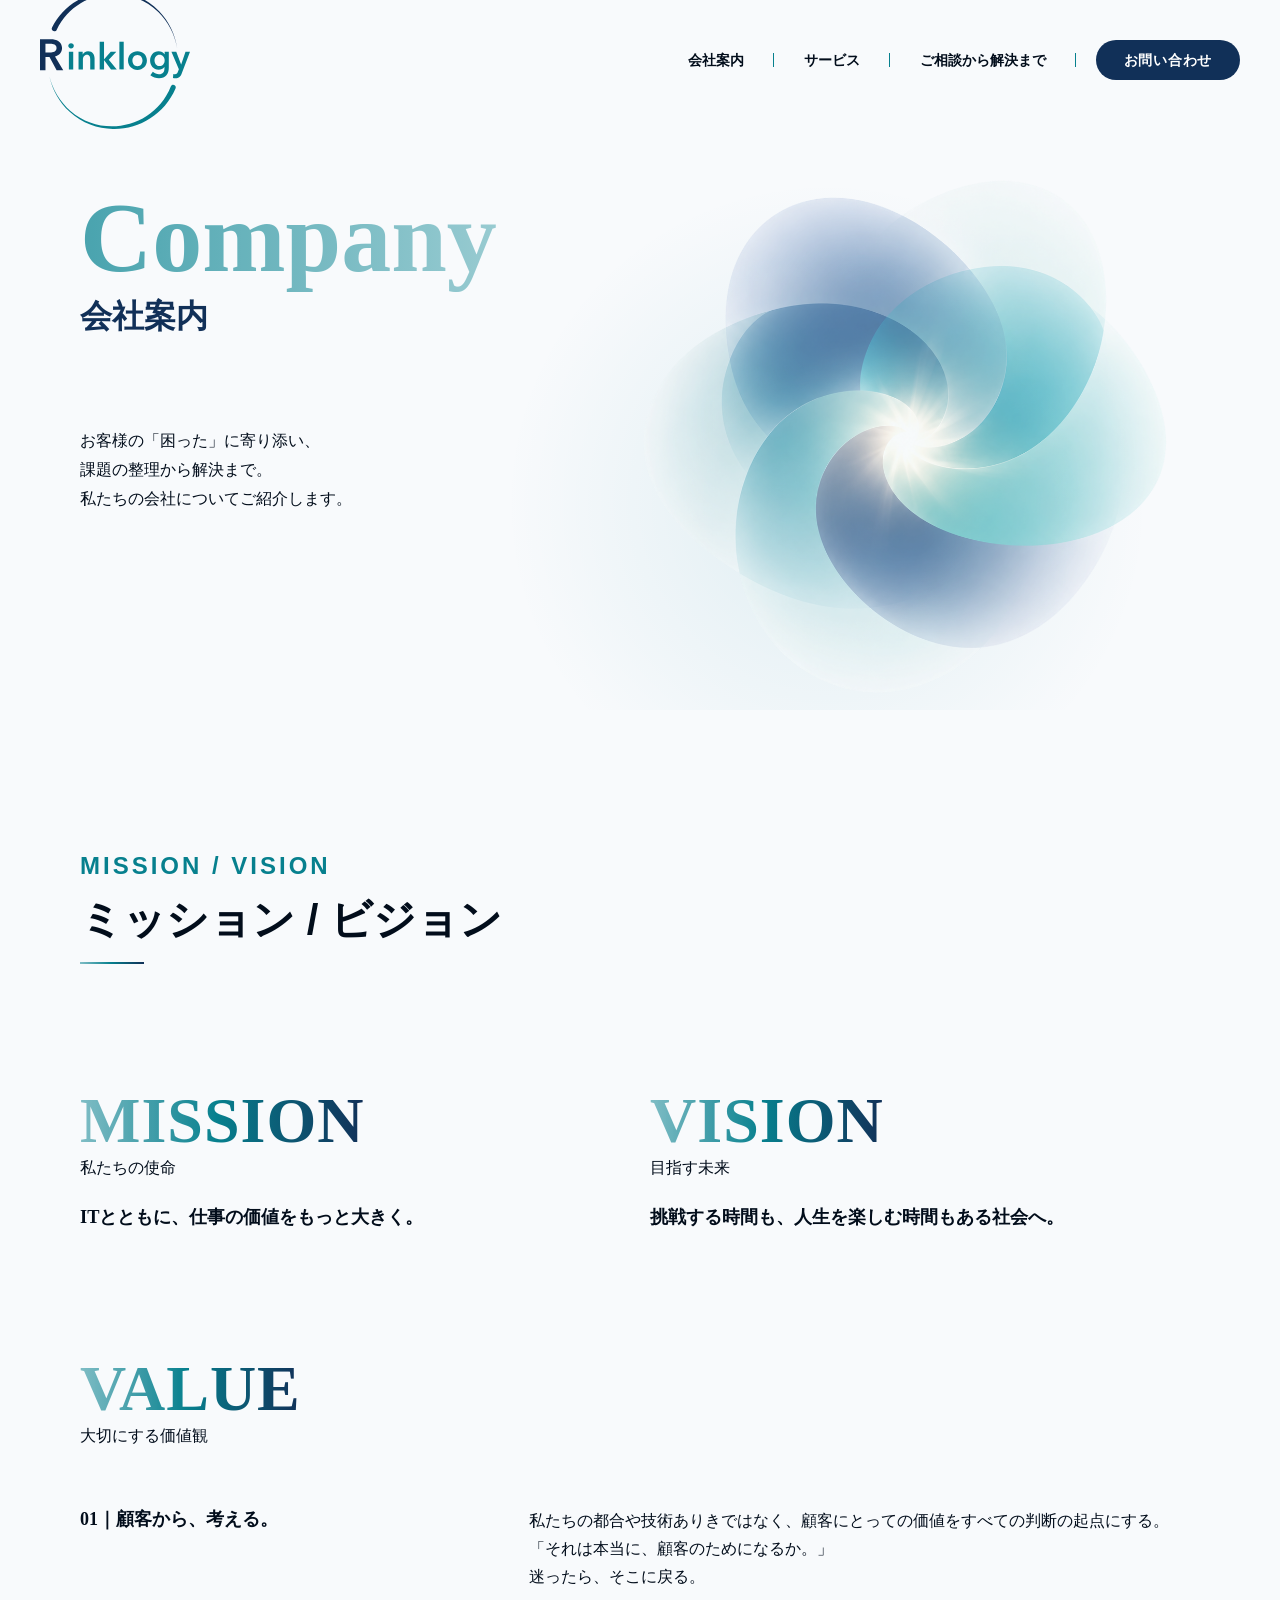
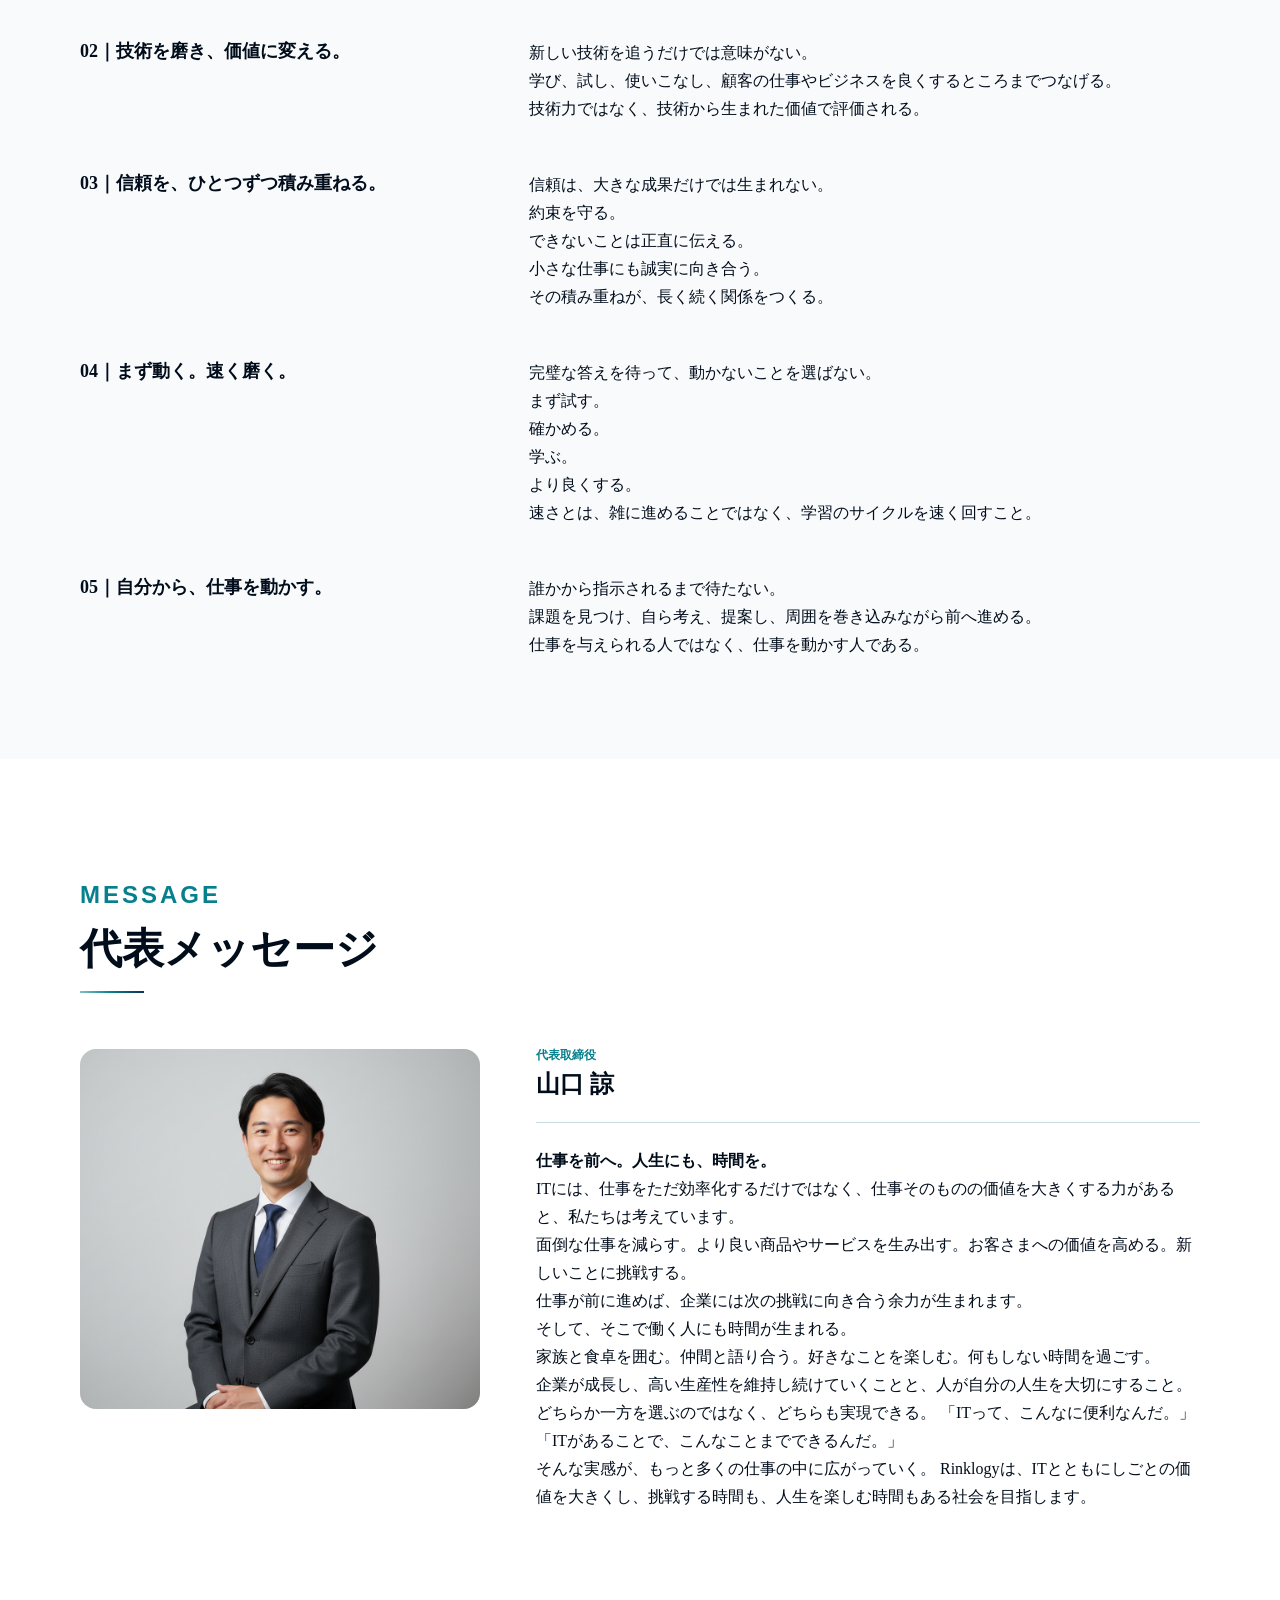
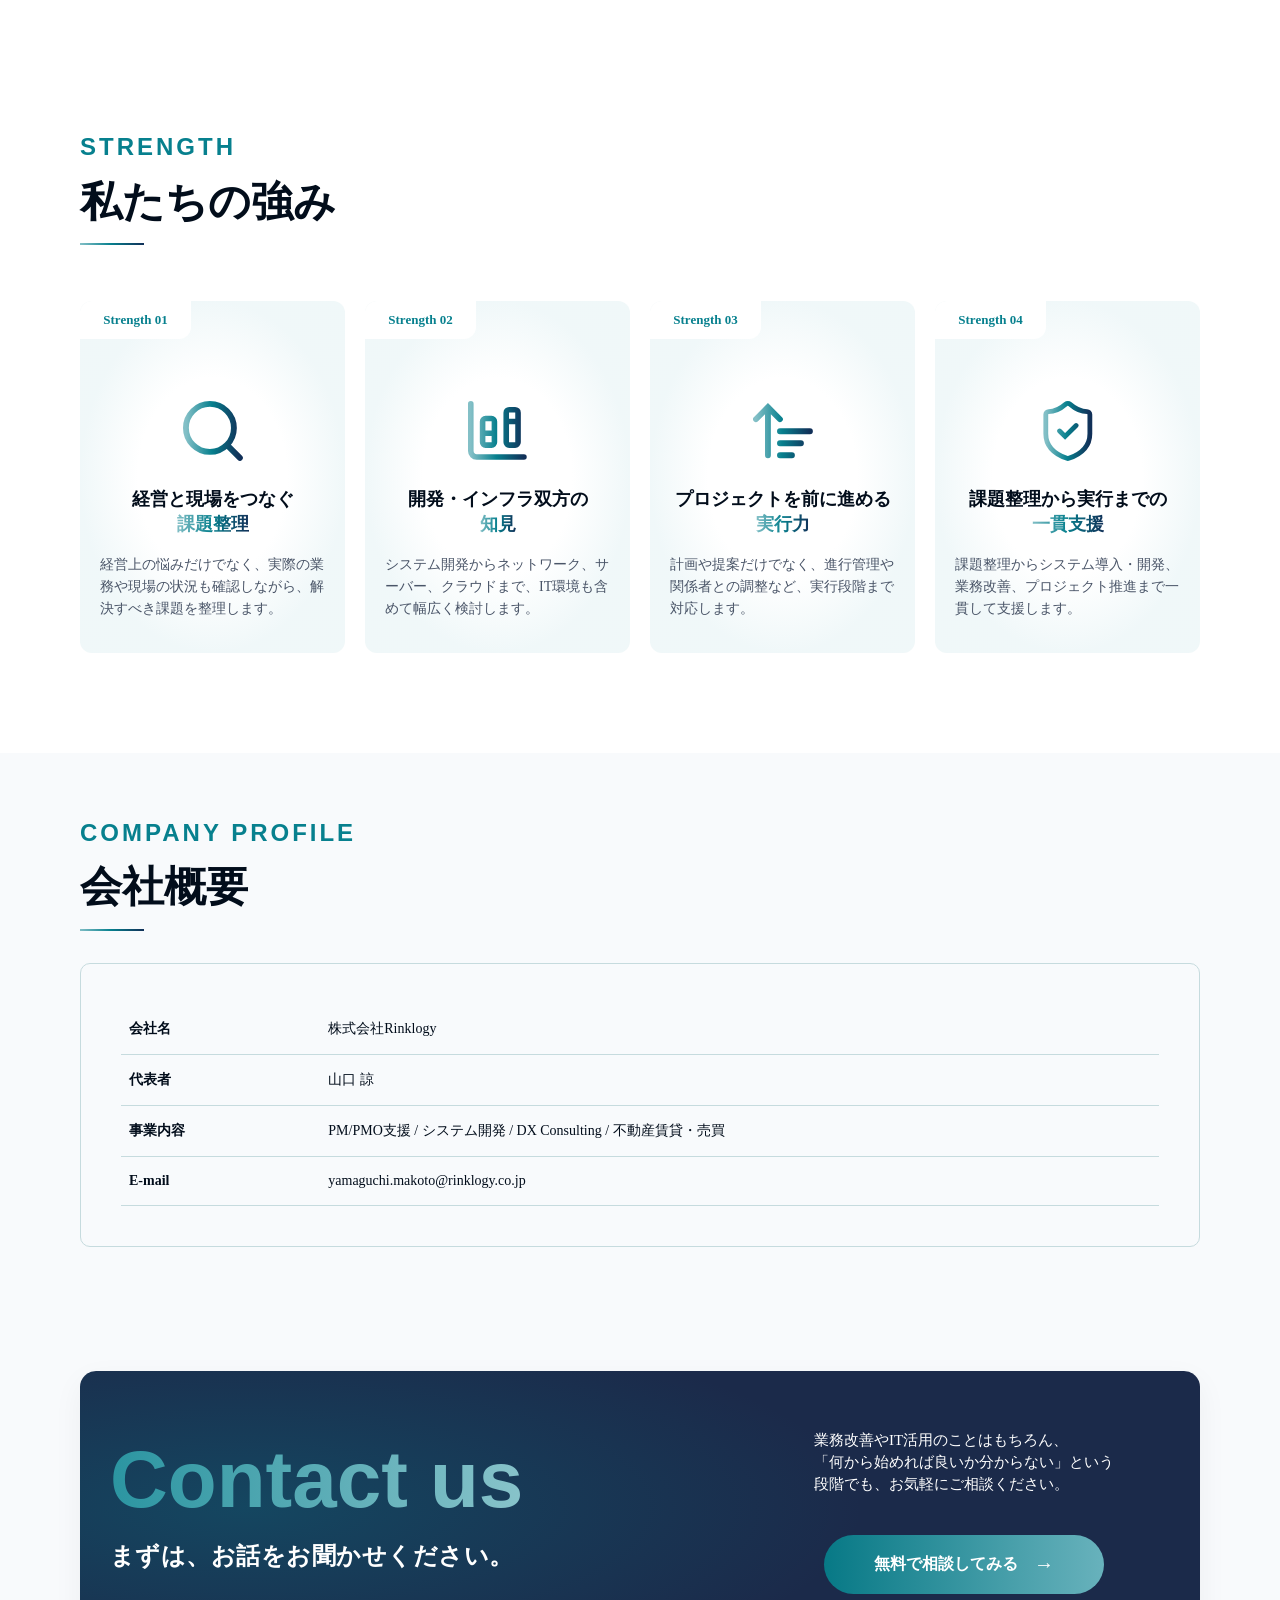
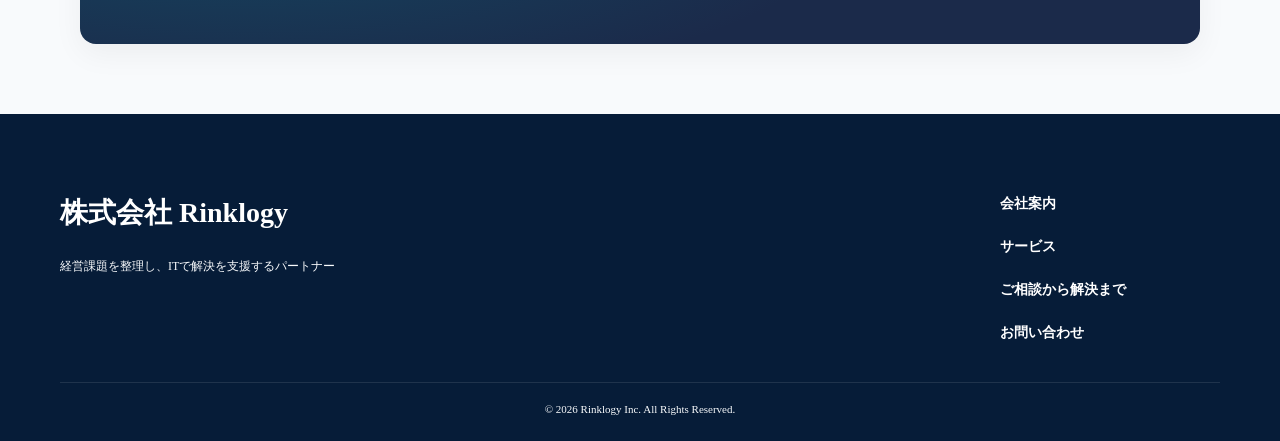
==== commit 2feeabc8: "aboutページまでコミット2" ====
--- a/about.html
+++ b/about.html
@@ -114,20 +114,22 @@
             <span class="p-page-hero__title-ja">会社案内</span>
           </h1>
           <p class="p-page-hero__copy">
-            お客様のチームに、寄り添う。<br />
-            課題、環境から考え抜く。<br />
-            ずっと、隣で歩くITパートナー。
+            お客様の「困った」に寄り添い、<br />
+            課題の整理から解決まで。<br />
+            私たちの会社についてご紹介します。
           </p>
         </div>
         <!-- 背景のうずまき装飾用 -->
-        <div class="p-page-hero__deco" aria-hidden="true"></div>
+        <div class="p-page-hero__deco" aria-hidden="true">
+          <img src="/assets/images/p-page-hero_img.png" alt="" />
+        </div>
       </section>
 
       <!-- ========================================
            ミッション / ビジョン (p-about-mission)
       ======================================== -->
       <section class="l-section p-about-mission">
-        <div class="l-inner">
+        <div class="l-inner p-about-mission__container">
           <h2 class="c-section-title--left">
             <span class="c-section-title-sub--left">MISSION / VISION</span>
             ミッション / ビジョン
@@ -135,64 +137,81 @@
 
           <div class="p-about-mission__content">
             <!-- MISSION -->
-            <div class="p-about-mission__block">
-              <h3 class="p-about-mission__head">
-                <span class="p-about-mission__en">MISSION</span>
-                <span class="p-about-mission__ja">私たちが目指す姿</span>
-              </h3>
-              <p class="p-about-mission__text p-about-mission__text--large">
-                ITとともに、企業の飛躍をちゃんとお手伝い。
-              </p>
-            </div>
-
-            <!-- VISION -->
-            <div class="p-about-mission__block">
-              <h3 class="p-about-mission__head">
-                <span class="p-about-mission__en">VISION</span>
-                <span class="p-about-mission__ja">実現する未来</span>
-              </h3>
-              <p class="p-about-mission__text p-about-mission__text--large">
-                共感する仲間と、人を主軸とした持続性のある社会へ。
-              </p>
+            <div class="p-about-mission__top">
+              <div class="p-about-mission__block">
+                <h3 class="p-about-mission__head">
+                  <span class="p-about-mission__en">MISSION</span>
+                  <span class="p-about-mission__ja">私たちの使命</span>
+                </h3>
+                <p class="p-about-mission__text p-about-mission__text--large">
+                  ITとともに、仕事の価値をもっと大きく。
+                </p>
+              </div>
+
+              <!-- VISION -->
+              <div class="p-about-mission__block">
+                <h3 class="p-about-mission__head">
+                  <span class="p-about-mission__en">VISION</span>
+                  <span class="p-about-mission__ja">目指す未来</span>
+                </h3>
+                <p class="p-about-mission__text p-about-mission__text--large">
+                  挑戦する時間も、人生を楽しむ時間もある社会へ。
+                </p>
+              </div>
             </div>
 
             <!-- VALUE -->
-            <div class="p-about-mission__block">
+            <div class="p-about-mission__block-value">
               <h3 class="p-about-mission__head">
                 <span class="p-about-mission__en">VALUE</span>
-                <span class="p-about-mission__ja">大切にしている価値観</span>
+                <span class="p-about-mission__ja">大切にする価値観</span>
               </h3>
 
               <div class="p-about-mission__values">
                 <dl class="c-value-list">
                   <div class="c-value-list__item">
-                    <dt>01：顧客目線で考える</dt>
+                    <dt>01｜顧客から、考える。</dt>
                     <dd>
-                      単なるシステム導入ではなく、お客様のビジネスの本質を理解し、本当に必要なITツールと運用方法をともに考えます。
+                      私たちの都合や技術ありきではなく、顧客にとっての価値をすべての判断の起点にする。<br />
+                      「それは本当に、顧客のためになるか。」<br />
+                      迷ったら、そこに戻る。
                     </dd>
                   </div>
                   <div class="c-value-list__item">
-                    <dt>02：透明性重視、数値と誠実さ</dt>
+                    <dt>02｜技術を磨き、価値に変える。</dt>
                     <dd>
-                      良いことも悪いことも、隠さず正直に伝えます。プロジェクトの進行状況や課題を可視化し、常に誠実な姿勢で向き合います。
+                      新しい技術を追うだけでは意味がない。<br />
+                      学び、試し、使いこなし、顧客の仕事やビジネスを良くするところまでつなげる。<br />
+                      技術力ではなく、技術から生まれた価値で評価される。
                     </dd>
                   </div>
                   <div class="c-value-list__item">
-                    <dt>03：圧倒的、ごまかさない積み重ね</dt>
+                    <dt>03｜信頼を、ひとつずつ積み重ねる。</dt>
                     <dd>
-                      派手な一発逆転を狙うのではなく、地道で確実な改善を積み重ねます。一つひとつの課題に真摯に向き合い、本質的な解決を追求します。
+                      信頼は、大きな成果だけでは生まれない。<br />
+                      約束を守る。<br />
+                      できないことは正直に伝える。<br />
+                      小さな仕事にも誠実に向き合う。<br />
+                      その積み重ねが、長く続く関係をつくる。
                     </dd>
                   </div>
                   <div class="c-value-list__item">
-                    <dt>04：ともに働き、ともに歩む</dt>
+                    <dt>04｜まず動く。速く磨く。</dt>
                     <dd>
-                      外部の業者としてではなく、お客様のチームの一員として伴走します。現場の目線に立ち、定着するまで諦めずにサポートを続けます。
+                      完璧な答えを待って、動かないことを選ばない。<br />
+                      まず試す。<br />
+                      確かめる。<br />
+                      学ぶ。<br />
+                      より良くする。<br />
+                      速さとは、雑に進めることではなく、学習のサイクルを速く回すこと。
                     </dd>
                   </div>
                   <div class="c-value-list__item">
-                    <dt>05：変化を楽しむ、挑戦を楽しむ</dt>
+                    <dt>05｜自分から、仕事を動かす。</dt>
                     <dd>
-                      常にアップデートされるIT技術を楽しみながら学び、お客様にとって最適な形で提供できるよう、私たち自身も挑戦を続けます。
+                      誰かから指示されるまで待たない。<br />
+                      課題を見つけ、自ら考え、提案し、周囲を巻き込みながら前へ進める。<br />
+                      仕事を与えられる人ではなく、仕事を動かす人である。
                     </dd>
                   </div>
                 </dl>
@@ -206,30 +225,41 @@
            代表メッセージ (p-about-message)
       ======================================== -->
       <section class="l-section p-about-message">
-        <div class="l-inner">
+        <div class="l-inner p-about-message__container">
           <h2 class="c-section-title--left">
             <span class="c-section-title-sub--left">MESSAGE</span>
             代表メッセージ
           </h2>
 
           <div class="p-about-message__content">
-            <div class="p-about-message__header">
-              <img
-                src="/assets/images/company_img.png"
-                alt="代表 山口 諒"
-                class="p-about-message__img"
-              />
-              <div class="p-about-message__name-wrap">
-                <span class="p-about-message__role">代表取締役</span>
-                <h3 class="p-about-message__name">山口 諒</h3>
-              </div>
-            </div>
-
+            <!-- 1. 画像 -->
+            <img
+              src="/assets/images/company_img.png"
+              alt="代表 山口 諒"
+              class="p-about-message__img"
+            />
+
+            <!-- 2. 名前エリア -->
+            <div class="p-about-message__name-wrap">
+              <span class="p-about-message__role">代表取締役</span>
+              <h3 class="p-about-message__name">山口 諒</h3>
+            </div>
+
+            <!-- 3. テキストエリア -->
             <div class="p-about-message__body">
               <p class="p-about-message__text">
-                株式会社Rinklogyのホームページをご覧いただき、誠にありがとうございます。私たちは、ITの力で企業の課題解決を支援する「伴走型ITパートナー」です。<br /><br />
-                システムを導入すること自体がゴールではありません。経営課題を客観的に棚卸しし、本当にお客様に必要な仕組みは何か、どのようにすれば現場で無理なく使いこなせるのか、お客様の目線で真剣に伴走します。<br /><br />
-                「何から改善すれば良いかわからない」「IT担当者がいなくて困っている」といったお悩みに対し、私たちは専門的な知見と、徹底した現場主義で解決に導きます。どんなに小さな疑問でも、まずはお気軽にご相談ください。
+                <span>仕事を前へ。人生にも、時間を。</span><br />
+                ITには、仕事をただ効率化するだけではなく、仕事そのものの価値を大きくする力があると、私たちは考えています。<br />
+                面倒な仕事を減らす。より良い商品やサービスを生み出す。お客さまへの価値を高める。新しいことに挑戦する。<br />
+                仕事が前に進めば、企業には次の挑戦に向き合う余力が生まれます。<br />
+                そして、そこで働く人にも時間が生まれる。<br />
+                家族と食卓を囲む。仲間と語り合う。好きなことを楽しむ。何もしない時間を過ごす。<br />
+                企業が成長し、高い生産性を維持し続けていくことと、人が自分の人生を大切にすること。<br />
+                どちらか一方を選ぶのではなく、どちらも実現できる。
+                「ITって、こんなに便利なんだ。」<br />
+                「ITがあることで、こんなことまでできるんだ。」<br />
+                そんな実感が、もっと多くの仕事の中に広がっていく。
+                Rinklogyは、ITとともにしごとの価値を大きくし、挑戦する時間も、人生を楽しむ時間もある社会を目指します。
               </p>
             </div>
           </div>
@@ -240,7 +270,7 @@
            私たちの強み (p-about-strength)
       ======================================== -->
       <section class="l-section p-about-strength">
-        <div class="l-inner">
+        <div class="l-inner p-about-strength__container">
           <h2 class="c-section-title--left">
             <span class="c-section-title-sub--left">STRENGTH</span>
             私たちの強み
@@ -251,18 +281,21 @@
             <div class="c-strength-card">
               <div class="c-strength-card__header">
                 <span class="c-strength-card__num">Strength 01</span>
-                <h3 class="c-strength-card__title">
-                  現場に馴染むシステム<br />定着支援
-                </h3>
+                <div class="c-strength-card__img">
+                  <img
+                    src="/assets/images/strength-card_icon_01.svg"
+                    alt=""
+                    class="c-strength-card__icon"
+                  />
+                </div>
               </div>
               <div class="c-strength-card__body">
-                <img
-                  src="/assets/images/strength-icon_1.svg"
-                  alt=""
-                  class="c-strength-card__icon"
-                />
+                <div class="c-strength-card__title">
+                  <h3>経営と現場をつなぐ</h3>
+                  <strong>課題整理</strong>
+                </div>
                 <p class="c-strength-card__text">
-                  導入して終わりではなく、実際の業務フローに馴染み、現場スタッフが無理なく使いこなせるまで徹底的にサポートします。
+                  経営上の悩みだけでなく、実際の業務や現場の状況も確認しながら、解決すべき課題を整理します。
                 </p>
               </div>
             </div>
@@ -271,18 +304,21 @@
             <div class="c-strength-card">
               <div class="c-strength-card__header">
                 <span class="c-strength-card__num">Strength 02</span>
-                <h3 class="c-strength-card__title">
-                  開発・コンサル両軸の<br />知見
-                </h3>
+                <div class="c-strength-card__img">
+                  <img
+                    src="/assets/images/strength-card_icon_02.svg"
+                    alt=""
+                    class="c-strength-card__icon"
+                  />
+                </div>
               </div>
               <div class="c-strength-card__body">
-                <img
-                  src="/assets/images/strength-icon_2.svg"
-                  alt=""
-                  class="c-strength-card__icon"
-                />
+                <div class="c-strength-card__title">
+                  <h3>開発・インフラ双方の</h3>
+                  <strong>知見</strong>
+                </div>
                 <p class="c-strength-card__text">
-                  コンサルティングによる上流の課題整理から、システム開発の実装まで、両方のノウハウを持つからこそ可能な最適な提案を行います。
+                  システム開発からネットワーク、サーバー、クラウドまで、IT環境も含めて幅広く検討します。
                 </p>
               </div>
             </div>
@@ -291,38 +327,43 @@
             <div class="c-strength-card">
               <div class="c-strength-card__header">
                 <span class="c-strength-card__num">Strength 03</span>
-                <h3 class="c-strength-card__title">
-                  プロジェクト管理・<br />推進支援
-                </h3>
+                <div class="c-strength-card__img">
+                  <img
+                    src="/assets/images/strength-card_icon_03.svg"
+                    alt=""
+                    class="c-strength-card__icon"
+                  />
+                </div>
               </div>
               <div class="c-strength-card__body">
-                <img
-                  src="/assets/images/strength-icon_3.svg"
-                  alt=""
-                  class="c-strength-card__icon"
-                />
+                <div class="c-strength-card__title">
+                  <h3>プロジェクトを前に進める</h3>
+                  <strong>実行力</strong>
+                </div>
                 <p class="c-strength-card__text">
-                  社内にIT推進のノウハウがない場合でも、私たちがPMOとしてプロジェクト全体を俯瞰し、円滑な進行を力強く牽引します。
-                </p>
-              </div>
-            </div>
-
+                  計画や提案だけでなく、進行管理や関係者との調整など、実行段階まで対応します。
+                </p>
+              </div>
+            </div>
             <!-- 強み04 -->
             <div class="c-strength-card">
               <div class="c-strength-card__header">
                 <span class="c-strength-card__num">Strength 04</span>
-                <h3 class="c-strength-card__title">
-                  課題整理から定着までの<br />一貫支援
-                </h3>
+                <div class="c-strength-card__img">
+                  <img
+                    src="/assets/images/strength-card_icon_04.svg"
+                    alt=""
+                    class="c-strength-card__icon"
+                  />
+                </div>
               </div>
               <div class="c-strength-card__body">
-                <img
-                  src="/assets/images/strength-icon_4.svg"
-                  alt=""
-                  class="c-strength-card__icon"
-                />
+                <div class="c-strength-card__title">
+                  <h3>課題整理から実行までの</h3>
+                  <strong>一貫支援</strong>
+                </div>
                 <p class="c-strength-card__text">
-                  断片的な支援ではなく、現状分析・ツール選定・導入・効果測定・運用改善というサイクルを一気通貫で伴走します。
+                  課題整理からシステム導入・開発、業務改善、プロジェクト推進まで一貫して支援します。
                 </p>
               </div>
             </div>
@@ -350,10 +391,6 @@
               <div class="p-company__outline-row">
                 <dt>代表者</dt>
                 <dd>山口 諒</dd>
-              </div>
-              <div class="p-company__outline-row">
-                <dt>所在地</dt>
-                <dd>岐阜県各務原市蘇原栄町1丁目20番地</dd>
               </div>
               <div class="p-company__outline-row">
                 <dt>事業内容</dt>
--- a/assets/css/main.css
+++ b/assets/css/main.css
@@ -378,7 +378,7 @@
   top: 0;
   left: 0;
   width: 100%;
-  background-color: transparent;
+  background: #fff;
   z-index: 100;
   font-family: "Noto Sans JP", sans-serif;
   -webkit-transition: background-color 0.3s ease, -webkit-box-shadow 0.3s ease;
@@ -397,18 +397,18 @@
       -ms-flex-align: center;
           align-items: center;
   padding: 18px 16px 12px 16px;
+  background: var(--base_background, #f8fafc);
 }
 @media screen and (min-width: 768px) {
   .l-header__inner {
     padding: 20px 32px 10px 32px;
-    background-color: #f8fafc;
   }
 }
 @media screen and (min-width: 960px) {
   .l-header__inner {
     height: 120px;
     padding: 0 40px;
-    max-width: 1160px;
+    max-width: 1440px;
     margin: 0 auto;
     width: 100%;
   }
@@ -452,7 +452,7 @@
   margin-left: 20px;
 }
 .l-header.is-scrolled {
-  background-color: #fff;
+  background: var(--base_background, #f8fafc);
   -webkit-box-shadow: 0 2px 10px rgba(0, 0, 0, 0.1);
           box-shadow: 0 2px 10px rgba(0, 0, 0, 0.1);
 }
@@ -613,7 +613,7 @@
 
 .l-inner {
   width: 100%;
-  max-width: 1160px;
+  max-width: 1120px;
   margin: 0 auto;
 }
 
@@ -1081,7 +1081,268 @@
   background-color: #07808e !important;
 }
 
+.c-strength-card {
+  display: -webkit-box;
+  display: -ms-flexbox;
+  display: flex;
+  padding: 14px 6px 20px 6px;
+  -webkit-box-align: start;
+      -ms-flex-align: start;
+          align-items: flex-start;
+  gap: 10px;
+  -ms-flex-item-align: stretch;
+      align-self: stretch;
+  border-radius: 12px;
+  background: var(--gra-radial, radial-gradient(50% 50% at 50% 50%, rgba(255, 255, 255, 0.1) 56.25%, rgba(230, 243, 245, 0.6) 100%), #fff);
+}
+@media screen and (min-width: 768px) {
+  .c-strength-card {
+    width: 265px;
+    padding: 52px 20px 32px 20px;
+    -webkit-box-orient: vertical;
+    -webkit-box-direction: normal;
+        -ms-flex-direction: column;
+            flex-direction: column;
+    -webkit-box-align: center;
+        -ms-flex-align: center;
+            align-items: center;
+    -webkit-box-pack: center;
+        -ms-flex-pack: center;
+            justify-content: center;
+    position: relative;
+  }
+}
+.c-strength-card__header {
+  margin-bottom: 16px;
+  width: 31.4%;
+}
+.c-strength-card__img {
+  display: -webkit-box;
+  display: -ms-flexbox;
+  display: flex;
+  padding: 48px 32px 0 32px;
+  -webkit-box-orient: vertical;
+  -webkit-box-direction: normal;
+      -ms-flex-direction: column;
+          flex-direction: column;
+  -webkit-box-pack: center;
+      -ms-flex-pack: center;
+          justify-content: center;
+  -webkit-box-align: center;
+      -ms-flex-align: center;
+          align-items: center;
+}
+@media screen and (min-width: 768px) {
+  .c-strength-card__img {
+    margin: 0 auto;
+  }
+}
+.c-strength-card__num {
+  display: -webkit-box;
+  display: -ms-flexbox;
+  display: flex;
+  font-size: 13px;
+  color: var(--logo2, #07808e);
+  font-weight: 700;
+  margin-bottom: 4px;
+  border-radius: 12px 0;
+  background: #fff;
+  width: 93px;
+  height: 28px;
+  -webkit-box-pack: center;
+      -ms-flex-pack: center;
+          justify-content: center;
+  -webkit-box-align: center;
+      -ms-flex-align: center;
+          align-items: center;
+}
+@media screen and (min-width: 768px) {
+  .c-strength-card__num {
+    position: absolute;
+    top: 0;
+    left: 0;
+    width: 111px;
+    height: 38px;
+  }
+}
+.c-strength-card__title {
+  display: -webkit-box;
+  display: -ms-flexbox;
+  display: flex;
+  -webkit-box-orient: vertical;
+  -webkit-box-direction: normal;
+      -ms-flex-direction: column;
+          flex-direction: column;
+  -webkit-box-pack: start;
+      -ms-flex-pack: start;
+          justify-content: flex-start;
+  -webkit-box-align: start;
+      -ms-flex-align: start;
+          align-items: flex-start;
+}
+@media screen and (min-width: 768px) {
+  .c-strength-card__title {
+    -webkit-box-pack: center;
+        -ms-flex-pack: center;
+            justify-content: center;
+    -webkit-box-align: center;
+        -ms-flex-align: center;
+            align-items: center;
+  }
+}
+.c-strength-card__title h3 {
+  font-size: 18px;
+  font-weight: 700;
+  color: var(--text-black, #020d1b);
+  line-height: 1.4;
+}
+.c-strength-card__title strong {
+  background: var(--gra_01, linear-gradient(90deg, rgba(7, 128, 142, 0.5) 0%, #07808e 48.08%, #113058 100%));
+  background-clip: text;
+  -webkit-background-clip: text;
+  -webkit-text-fill-color: transparent;
+  font-family: "Noto Sans JP";
+  font-size: 18px;
+  font-style: normal;
+  font-weight: 700;
+  line-height: 140%;
+}
+.c-strength-card__body {
+  display: -webkit-box;
+  display: -ms-flexbox;
+  display: flex;
+  gap: 16px;
+  -webkit-box-orient: vertical;
+  -webkit-box-direction: normal;
+      -ms-flex-direction: column;
+          flex-direction: column;
+  -webkit-box-align: start;
+      -ms-flex-align: start;
+          align-items: flex-start;
+  width: 65%;
+}
+@media screen and (min-width: 768px) {
+  .c-strength-card__body {
+    width: 100%;
+    -webkit-box-align: center;
+        -ms-flex-align: center;
+            align-items: center;
+  }
+}
+.c-strength-card__icon {
+  width: 48px;
+  -ms-flex-negative: 0;
+      flex-shrink: 0;
+}
+@media screen and (min-width: 768px) {
+  .c-strength-card__icon {
+    width: 60px;
+    height: 60px;
+    -ms-flex-negative: 0;
+        flex-shrink: 0;
+    aspect-ratio: 1/1;
+  }
+}
+.c-strength-card__text {
+  font-size: 14px;
+  color: #4a5568;
+  line-height: 1.6;
+}
+
+.c-value-list {
+  display: -webkit-box;
+  display: -ms-flexbox;
+  display: flex;
+  -webkit-box-orient: vertical;
+  -webkit-box-direction: normal;
+      -ms-flex-direction: column;
+          flex-direction: column;
+  -webkit-box-align: start;
+      -ms-flex-align: start;
+          align-items: flex-start;
+  gap: 28px;
+  -ms-flex-item-align: stretch;
+      align-self: stretch;
+  width: 100%;
+}
+@media screen and (min-width: 960px) {
+  .c-value-list {
+    gap: 48px;
+  }
+}
+.c-value-list__item {
+  display: -webkit-box;
+  display: -ms-flexbox;
+  display: flex;
+  -webkit-box-orient: vertical;
+  -webkit-box-direction: normal;
+      -ms-flex-direction: column;
+          flex-direction: column;
+  -webkit-box-align: start;
+      -ms-flex-align: start;
+          align-items: flex-start;
+  gap: 6px;
+  -ms-flex-item-align: stretch;
+      align-self: stretch;
+}
+@media screen and (min-width: 768px) {
+  .c-value-list__item {
+    -webkit-box-orient: horizontal;
+    -webkit-box-direction: normal;
+        -ms-flex-direction: row;
+            flex-direction: row;
+    gap: 60px;
+  }
+}
+@media screen and (min-width: 960px) {
+  .c-value-list__item {
+    gap: 140px;
+  }
+}
+.c-value-list__item dt {
+  color: var(--text-black, #020d1b);
+  font-family: "Noto Sans JP";
+  font-size: 18px;
+  font-style: normal;
+  font-weight: 700;
+  line-height: normal;
+}
+@media screen and (min-width: 768px) {
+  .c-value-list__item dt {
+    width: 42.5%;
+  }
+}
+@media screen and (min-width: 960px) {
+  .c-value-list__item dt {
+    width: 27.6%;
+  }
+}
+.c-value-list__item dd {
+  color: var(--text-black, #020d1b);
+  font-family: "Noto Sans JP";
+  font-size: 14px;
+  font-style: normal;
+  font-weight: 400;
+  line-height: 22px; /* 157.143% */
+}
+@media screen and (min-width: 768px) {
+  .c-value-list__item dd {
+    width: 49.1%;
+    font-size: 16px;
+    line-height: 28px; /* 175% */
+  }
+}
+@media screen and (min-width: 960px) {
+  .c-value-list__item dd {
+    width: 59.8%;
+  }
+}
+
 .p-hero {
+  position: relative;
+  overflow: hidden;
+}
+.p-hero__container {
   display: -webkit-box;
   display: -ms-flexbox;
   display: flex;
@@ -1094,88 +1355,14 @@
       -ms-flex-align: start;
           align-items: flex-start;
   gap: 24px;
-  -ms-flex-item-align: stretch;
-      align-self: stretch;
+  position: relative;
+  z-index: 3;
+  width: 100%;
   background-image: linear-gradient(311deg, rgba(7, 128, 142, 0.06) 27.27%, rgba(248, 250, 252, 0.15) 50.58%);
   background-color: #f8fafc;
 }
-.p-hero__inner {
-  display: -webkit-box;
-  display: -ms-flexbox;
-  display: flex;
-  padding: 0.8rem;
-  -webkit-box-orient: vertical;
-  -webkit-box-direction: normal;
-      -ms-flex-direction: column;
-          flex-direction: column;
-  -webkit-box-align: start;
-      -ms-flex-align: start;
-          align-items: flex-start;
-  gap: 24px;
-  -ms-flex-item-align: stretch;
-      align-self: stretch;
-}
-.p-hero__desc {
-  margin: 0;
-  color: #020d1b;
-  font-family: "Noto Sans JP", sans-serif;
-  font-size: 13px;
-  font-weight: 700;
-  letter-spacing: 0.52px;
-}
-.p-hero__copy {
-  margin: 0;
-  -ms-flex-item-align: stretch;
-      align-self: stretch;
-  color: #020d1b;
-  font-family: "Noto Sans JP", sans-serif;
-  font-weight: 900;
-  font-size: 32px;
-  line-height: 1.34;
-  letter-spacing: 0.64px;
-}
-.p-hero__copy span {
-  color: #07808e;
-  font-weight: 900;
-  font-size: 42px;
-  line-height: 1.34;
-  letter-spacing: 0.84px;
-}
-.p-hero__image {
-  position: relative;
-  width: 100%;
-  height: 185px;
-  -ms-flex-item-align: stretch;
-      align-self: stretch;
-  border-radius: 8px;
-  overflow: hidden;
-  -webkit-box-shadow: 0 4px 20px rgba(0, 0, 0, 0.05);
-          box-shadow: 0 4px 20px rgba(0, 0, 0, 0.05);
-}
-.p-hero__image .js-hero-slide {
-  position: absolute;
-  top: 0;
-  left: 0;
-  width: 100%;
-  height: 100%;
-  opacity: 0;
-  visibility: hidden;
-  -webkit-transition: opacity 1.2s ease-in-out, visibility 1.2s ease-in-out;
-  transition: opacity 1.2s ease-in-out, visibility 1.2s ease-in-out;
-  z-index: 1;
-}
-.p-hero__image .js-hero-slide[src] {
-  -o-object-fit: contain;
-     object-fit: contain;
-  background-color: #fff;
-}
-.p-hero__image .js-hero-slide.is-active {
-  opacity: 1;
-  visibility: visible;
-  z-index: 2;
-}
-@media screen and (min-width: 768px) {
-  .p-hero {
+@media screen and (min-width: 768px) {
+  .p-hero__container {
     display: grid;
     grid-template-columns: 1fr 1fr;
     grid-template-areas: "title photo" "lead  photo" "btn   photo";
@@ -1186,10 +1373,10 @@
     gap: 20px;
     background-image: linear-gradient(311deg, rgba(7, 128, 142, 0.06) 27.27%, rgba(248, 250, 252, 0.15) 57.16%);
     background-color: #f8fafc;
-    position: relative;
-    z-index: 0;
-  }
-  .p-hero::before {
+  }
+}
+@media screen and (min-width: 768px) and (min-width: 768px) {
+  .p-hero__container::before {
     content: "";
     position: absolute;
     right: 0;
@@ -1203,15 +1390,79 @@
     z-index: 1;
     pointer-events: none;
   }
-  .p-hero__inner, .p-hero__copy,
-  .p-hero > .c-btn {
-    position: relative;
-    z-index: 3;
-  }
+}
+@media screen and (min-width: 960px) {
+  .p-hero__container {
+    max-width: 1440px;
+    margin: 0 auto;
+    -webkit-column-gap: 60px;
+       -moz-column-gap: 60px;
+            column-gap: 60px;
+  }
+}
+@media screen and (min-width: 960px) and (min-width: 960px) {
+  .p-hero__container::before {
+    background-image: url("/assets/images/background_image_pc.png");
+    width: 901px;
+    height: 736px;
+  }
+}
+@media screen and (min-width: 768px) {
+  .p-hero__container > .c-btn {
+    grid-area: btn;
+    margin-top: 10px;
+    justify-self: start;
+  }
+}
+.p-hero__inner {
+  display: -webkit-box;
+  display: -ms-flexbox;
+  display: flex;
+  padding: 0.8rem;
+  -webkit-box-orient: vertical;
+  -webkit-box-direction: normal;
+      -ms-flex-direction: column;
+          flex-direction: column;
+  -webkit-box-align: start;
+      -ms-flex-align: start;
+          align-items: flex-start;
+  gap: 24px;
+  -ms-flex-item-align: stretch;
+      align-self: stretch;
+}
+@media screen and (min-width: 768px) {
   .p-hero__inner {
     grid-area: title;
     padding: 0;
   }
+}
+.p-hero__desc {
+  margin: 0;
+  color: #020d1b;
+  font-family: "Noto Sans JP", sans-serif;
+  font-size: 13px;
+  font-weight: 700;
+  letter-spacing: 0.52px;
+}
+.p-hero__copy {
+  margin: 0;
+  -ms-flex-item-align: stretch;
+      align-self: stretch;
+  color: #020d1b;
+  font-family: "Noto Sans JP", sans-serif;
+  font-weight: 900;
+  font-size: 32px;
+  line-height: 1.34;
+  letter-spacing: 0.64px;
+}
+.p-hero__copy span {
+  color: #07808e;
+  font-weight: 900;
+  font-size: 42px;
+  line-height: 1.34;
+  letter-spacing: 0.84px;
+}
+@media screen and (min-width: 768px) {
   .p-hero__copy {
     font-size: 42px;
     line-height: 1.25;
@@ -1221,6 +1472,53 @@
     font-size: 42px;
     letter-spacing: 0.84px;
   }
+}
+@media screen and (min-width: 960px) {
+  .p-hero__copy {
+    font-size: 62px;
+    line-height: normal;
+    letter-spacing: 7.44px;
+  }
+  .p-hero__copy span {
+    font-size: 62px;
+    line-height: normal;
+    letter-spacing: 6.2px;
+  }
+}
+.p-hero__image {
+  position: relative;
+  width: 100%;
+  height: 185px;
+  -ms-flex-item-align: stretch;
+      align-self: stretch;
+  border-radius: 8px;
+  overflow: hidden;
+  -webkit-box-shadow: 0 4px 20px rgba(0, 0, 0, 0.05);
+          box-shadow: 0 4px 20px rgba(0, 0, 0, 0.05);
+}
+.p-hero__image .js-hero-slide {
+  position: absolute;
+  top: 0;
+  left: 0;
+  width: 100%;
+  height: 100%;
+  opacity: 0;
+  visibility: hidden;
+  -webkit-transition: opacity 1.2s ease-in-out, visibility 1.2s ease-in-out;
+  transition: opacity 1.2s ease-in-out, visibility 1.2s ease-in-out;
+  z-index: 1;
+}
+.p-hero__image .js-hero-slide[src] {
+  -o-object-fit: contain;
+     object-fit: contain;
+  background-color: #fff;
+}
+.p-hero__image .js-hero-slide.is-active {
+  opacity: 1;
+  visibility: visible;
+  z-index: 2;
+}
+@media screen and (min-width: 768px) {
   .p-hero__image {
     display: contents;
   }
@@ -1247,49 +1545,12 @@
     display: block !important;
     margin: 0 auto;
   }
-  .p-hero .p-lead {
-    grid-area: lead;
-    display: block !important;
-    margin-top: 16px;
-  }
-  .p-hero .p-lead__deco, .p-hero .p-lead__label {
-    display: none !important;
-  }
-  .p-hero .p-lead__text {
-    display: block;
-    font-size: 14px;
-    line-height: 1.8;
-    color: #020d1b;
-    position: relative;
-    z-index: 3;
-  }
-  .p-hero > .c-btn {
-    grid-area: btn;
-    margin-top: 10px;
-    justify-self: start;
-  }
-}
-@media screen and (min-width: 960px) {
-  .p-hero {
-    padding-left: max(40px, 50% - 580px);
-    padding-right: max(40px, 50% - 580px);
-    grid-template-columns: 1fr 1fr;
-    -webkit-column-gap: 60px;
-       -moz-column-gap: 60px;
-            column-gap: 60px;
-  }
-  .p-hero::before {
-    background-image: url("/assets/images/background_image_pc.png");
-    width: 901px;
-    height: 736px;
-  }
-  .p-hero__copy {
-    font-size: 62px;
-    letter-spacing: 7.44px;
-  }
-  .p-hero__copy span {
-    font-size: 62px;
-    letter-spacing: 6.2px;
+}
+@media screen and (min-width: 960px) {
+  .p-hero__image img.js-hero-slide:nth-of-type(2) {
+    -webkit-transform: translateY(-40px);
+            transform: translateY(-40px);
+    max-width: 100% !important;
   }
 }
 
@@ -1468,50 +1729,64 @@
     -ms-flex-item-align: stretch;
         align-self: stretch;
     border-radius: 16px;
-    border: 1px solid var(--border, #c6dbde);
     background: #fff;
     margin-top: 40px;
   }
 }
-@media screen and (min-width: 768px) {
-  .p-company__outline-row {
-    display: -webkit-box;
-    display: -ms-flexbox;
-    display: flex;
-    -webkit-box-orient: horizontal;
-    -webkit-box-direction: normal;
-        -ms-flex-direction: row;
-            flex-direction: row;
-    -webkit-box-align: center;
-        -ms-flex-align: center;
-            align-items: center;
-    padding: 24px 0;
-    border-bottom: 1px solid #e2e8f0;
-  }
-  .p-company__outline-row:first-child {
-    padding-top: 0;
-  }
-  .p-company__outline-row:last-child {
-    border-bottom: none;
-    padding-bottom: 0;
-  }
+.p-company__outline-row {
+  display: -webkit-box;
+  display: -ms-flexbox;
+  display: flex;
+  padding: 16px 8px;
+  -webkit-box-align: start;
+      -ms-flex-align: start;
+          align-items: flex-start;
+  -ms-flex-item-align: stretch;
+      align-self: stretch;
+  border-bottom: 1px solid var(--border, #c6dbde);
+}
+.p-company__outline-list {
+  width: 100%;
+}
+.p-company__outline-list dt {
+  width: 28%;
+  color: var(--text-black, #020d1b);
+  font-family: "Noto Sans JP";
+  font-size: 14px;
+  font-style: normal;
+  font-weight: 700;
+  line-height: normal;
 }
 @media screen and (min-width: 768px) {
   .p-company__outline-list dt {
-    width: 200px;
+    width: 30.8%;
     font-weight: 700;
     color: var(--text-black, #020d1b);
     font-size: 14px;
   }
 }
+@media screen and (min-width: 960px) {
+  .p-company__outline-list dt {
+    width: 19.5%;
+  }
+}
+.p-company__outline-list dd {
+  width: 72%;
+  color: var(--text-black, #020d1b);
+  font-family: "Noto Sans JP";
+  font-size: 14px;
+  font-style: normal;
+  font-weight: 400;
+  line-height: normal;
+}
 @media screen and (min-width: 768px) {
   .p-company__outline-list dd {
-    width: 432px;
-    color: var(--text-black, #020d1b);
-    font-family: "Noto Sans JP", sans-serif;
-    font-size: 14px;
-    font-weight: 400;
-    line-height: normal;
+    width: 69.2%;
+  }
+}
+@media screen and (min-width: 960px) {
+  .p-company__outline-list dd {
+    width: 80%;
   }
 }
 
@@ -2363,6 +2638,12 @@
           align-items: center;
   gap: 10px;
   width: 100%;
+}
+@media screen and (min-width: 768px) {
+  .p-approach__inner {
+    height: auto;
+    min-height: 400px;
+  }
 }
 @media screen and (min-width: 960px) {
   .p-approach__inner {
@@ -3195,6 +3476,653 @@
   font-weight: normal;
 }
 
+.p-about-message {
+  background: #fff;
+}
+.p-about-message__container {
+  display: -webkit-box;
+  display: -ms-flexbox;
+  display: flex;
+  padding: 64px 8px;
+  -webkit-box-orient: vertical;
+  -webkit-box-direction: normal;
+      -ms-flex-direction: column;
+          flex-direction: column;
+  -webkit-box-align: start;
+      -ms-flex-align: start;
+          align-items: flex-start;
+  gap: 32px;
+}
+@media screen and (min-width: 768px) {
+  .p-about-message__container {
+    padding: 80px 20px;
+    gap: 56px;
+  }
+}
+@media screen and (min-width: 960px) {
+  .p-about-message__container {
+    padding: 120px 0;
+  }
+}
+.p-about-message__content {
+  display: grid;
+  grid-template-columns: 80px 1fr;
+  -webkit-column-gap: 20px;
+     -moz-column-gap: 20px;
+          column-gap: 20px;
+}
+@media screen and (min-width: 768px) {
+  .p-about-message__content {
+    grid-template-columns: 289px 1fr;
+    -webkit-column-gap: 40px;
+       -moz-column-gap: 40px;
+            column-gap: 40px;
+  }
+}
+@media screen and (min-width: 960px) {
+  .p-about-message__content {
+    grid-template-columns: 400px 1fr;
+    -webkit-column-gap: 56px;
+       -moz-column-gap: 56px;
+            column-gap: 56px;
+  }
+}
+.p-about-message__img {
+  grid-column: 1/2;
+  grid-row: 1/2;
+  width: 100%;
+  height: 80px;
+  border-radius: 50%;
+  -o-object-fit: cover;
+     object-fit: cover;
+}
+@media screen and (min-width: 768px) {
+  .p-about-message__img {
+    grid-row: 1/3;
+    width: 289px;
+    height: 260px;
+    border-radius: 16px;
+  }
+}
+@media screen and (min-width: 960px) {
+  .p-about-message__img {
+    width: 400px;
+    height: 360px;
+  }
+}
+.p-about-message__name-wrap {
+  grid-column: 2/3;
+  grid-row: 1/2;
+  display: -webkit-box;
+  display: -ms-flexbox;
+  display: flex;
+  -webkit-box-orient: vertical;
+  -webkit-box-direction: normal;
+      -ms-flex-direction: column;
+          flex-direction: column;
+  -webkit-box-pack: center;
+      -ms-flex-pack: center;
+          justify-content: center;
+  gap: 8px;
+}
+@media screen and (min-width: 768px) {
+  .p-about-message__name-wrap {
+    -webkit-box-pack: end;
+        -ms-flex-pack: end;
+            justify-content: flex-end;
+    padding-bottom: 24px;
+    border-bottom: 1px solid #c6dbde;
+  }
+}
+.p-about-message__role {
+  display: block;
+  color: var(--logo2, #07808e);
+  font-family: "Noto Sans JP";
+  font-size: 12px;
+  font-weight: 700;
+}
+.p-about-message__name {
+  color: var(--text-black, #020d1b);
+  font-family: "Noto Sans JP";
+  font-size: 20px;
+  font-weight: 700;
+}
+@media screen and (min-width: 960px) {
+  .p-about-message__name {
+    font-size: 24px;
+  }
+}
+.p-about-message__body {
+  grid-column: 1/3;
+  grid-row: 2/3;
+  border-top: 1px solid #c6dbde;
+  margin-top: 24px;
+  padding-top: 24px;
+}
+@media screen and (min-width: 768px) {
+  .p-about-message__body {
+    grid-column: 2/3;
+    grid-row: 2/3;
+    border-top: none;
+    margin-top: 0;
+    padding-top: 24px;
+  }
+}
+.p-about-message__text {
+  color: var(--text-black, #020d1b);
+  font-family: "Noto Sans JP";
+  font-size: 15px;
+  line-height: 24px;
+}
+@media screen and (min-width: 960px) {
+  .p-about-message__text {
+    font-size: 16px;
+    line-height: 28px;
+  }
+}
+.p-about-message__text span {
+  color: var(--text-black, #020d1b);
+  font-size: 15px;
+  font-weight: 700;
+  line-height: 24px;
+}
+@media screen and (min-width: 960px) {
+  .p-about-message__text span {
+    font-size: 16px;
+    line-height: 28px;
+  }
+}
+
+/* ========================================
+   4. Object / Project
+   ======================================== */
+.p-page-hero {
+  position: relative;
+  background: #f8fafc;
+  padding: 60px 0;
+  overflow: hidden;
+}
+.p-page-hero__inner {
+  position: relative;
+  z-index: 2;
+  display: -webkit-box;
+  display: -ms-flexbox;
+  display: flex;
+  height: 456px;
+  padding: 76px 8px 0 8px;
+  -webkit-box-orient: vertical;
+  -webkit-box-direction: normal;
+      -ms-flex-direction: column;
+          flex-direction: column;
+  -webkit-box-align: start;
+      -ms-flex-align: start;
+          align-items: flex-start;
+  gap: 48px;
+  -ms-flex-item-align: stretch;
+      align-self: stretch;
+}
+@media screen and (min-width: 768px) {
+  .p-page-hero__inner {
+    height: 560px;
+    padding: 120px 20px 0 20px;
+  }
+}
+@media screen and (min-width: 960px) {
+  .p-page-hero__inner {
+    height: 590px;
+    padding: 120px 0 0;
+    -webkit-box-orient: vertical;
+    -webkit-box-direction: normal;
+        -ms-flex-direction: column;
+            flex-direction: column;
+    -webkit-box-align: start;
+        -ms-flex-align: start;
+            align-items: flex-start;
+    gap: 48px;
+  }
+}
+.p-page-hero__title {
+  margin-bottom: 28px;
+}
+@media screen and (min-width: 768px) {
+  .p-page-hero__title {
+    margin-bottom: 40px;
+  }
+}
+.p-page-hero__title-en {
+  display: block;
+  color: var(--color-primary);
+  line-height: 1;
+  font-family: Roboto;
+  font-size: 68px;
+  font-style: normal;
+  font-weight: 800;
+  line-height: normal;
+  opacity: 0.85;
+  background: var(--Contact-gra, linear-gradient(90deg, #2b95a1 0%, #88c3ca 100%));
+  background-clip: text;
+  -webkit-background-clip: text;
+  -webkit-text-fill-color: transparent;
+}
+@media screen and (min-width: 768px) {
+  .p-page-hero__title-en {
+    font-size: 100px;
+  }
+}
+.p-page-hero__title-ja {
+  color: var(--logo1, #113058);
+  font-family: "Noto Sans JP";
+  font-size: 24px;
+  font-style: normal;
+  font-weight: 900;
+  line-height: normal;
+}
+@media screen and (min-width: 768px) {
+  .p-page-hero__title-ja {
+    font-size: 32px;
+  }
+}
+.p-page-hero__copy {
+  color: var(--text-black, #020d1b);
+  font-family: "Noto Sans JP";
+  font-size: 14px;
+  font-style: normal;
+  font-weight: 400;
+  line-height: 180%; /* 25.2px */
+}
+@media screen and (min-width: 768px) {
+  .p-page-hero__copy {
+    color: var(--text-black, #020d1b);
+    font-size: 16px;
+    line-height: 180%; /* 28.8px */
+  }
+}
+.p-page-hero__deco {
+  position: absolute;
+  top: 50%;
+  right: 10%;
+  width: 250px;
+  height: 250px;
+  background: radial-gradient(circle, rgba(0, 125, 153, 0.1) 0%, rgba(255, 255, 255, 0) 70%);
+  border-radius: 50%;
+  z-index: 1;
+}
+@media screen and (min-width: 768px) {
+  .p-page-hero__deco {
+    width: 390px;
+    height: 390px;
+    aspect-ratio: 1/1;
+  }
+}
+@media screen and (min-width: 960px) {
+  .p-page-hero__deco {
+    top: 25%;
+    width: 650px;
+    height: 650px;
+  }
+}
+.p-page-hero__deco img {
+  position: absolute;
+  width: 100%;
+  right: -78px;
+  bottom: 70px;
+  opacity: 0.4;
+  background: url(<path-to-image>)/cover no-repeat;
+}
+@media screen and (min-width: 768px) {
+  .p-page-hero__deco img {
+    opacity: 0.7;
+    background: url(<path-to-image>)/cover no-repeat;
+  }
+}
+
+.p-about-mission {
+  background: var(--base_background, #f8fafc);
+}
+.p-about-mission__container {
+  display: -webkit-box;
+  display: -ms-flexbox;
+  display: flex;
+  padding: 40px 8px 64px;
+  -webkit-box-orient: vertical;
+  -webkit-box-direction: normal;
+      -ms-flex-direction: column;
+          flex-direction: column;
+  -webkit-box-align: start;
+      -ms-flex-align: start;
+          align-items: flex-start;
+  gap: 32px;
+  -ms-flex-item-align: stretch;
+      align-self: stretch;
+}
+@media screen and (min-width: 768px) {
+  .p-about-mission__container {
+    padding: 80px 20px;
+    gap: 56px;
+  }
+}
+@media screen and (min-width: 960px) {
+  .p-about-mission__container {
+    padding: 140px 0 100px;
+    gap: 120px;
+  }
+}
+.p-about-mission__content {
+  display: -webkit-box;
+  display: -ms-flexbox;
+  display: flex;
+  -webkit-box-orient: vertical;
+  -webkit-box-direction: normal;
+      -ms-flex-direction: column;
+          flex-direction: column;
+  -webkit-box-align: start;
+      -ms-flex-align: start;
+          align-items: flex-start;
+  gap: 40px;
+}
+@media screen and (min-width: 768px) {
+  .p-about-mission__content {
+    gap: 56px;
+  }
+}
+@media screen and (min-width: 960px) {
+  .p-about-mission__content {
+    width: 100%;
+    gap: 120px;
+  }
+}
+.p-about-mission__top {
+  display: -webkit-box;
+  display: -ms-flexbox;
+  display: flex;
+  -webkit-box-orient: vertical;
+  -webkit-box-direction: normal;
+      -ms-flex-direction: column;
+          flex-direction: column;
+  -webkit-box-align: start;
+      -ms-flex-align: start;
+          align-items: flex-start;
+  gap: 40px;
+}
+@media screen and (min-width: 768px) {
+  .p-about-mission__top {
+    -webkit-box-orient: horizontal;
+    -webkit-box-direction: normal;
+        -ms-flex-direction: row;
+            flex-direction: row;
+    gap: 32px;
+    -ms-flex-item-align: stretch;
+        align-self: stretch;
+  }
+}
+@media screen and (min-width: 960px) {
+  .p-about-mission__top {
+    display: -webkit-box;
+    display: -ms-flexbox;
+    display: flex;
+    -webkit-box-pack: justify;
+        -ms-flex-pack: justify;
+            justify-content: space-between;
+    -webkit-box-align: center;
+        -ms-flex-align: center;
+            align-items: center;
+    gap: 20px;
+  }
+}
+.p-about-mission__block, .p-about-mission__block-value {
+  display: -webkit-box;
+  display: -ms-flexbox;
+  display: flex;
+  -webkit-box-orient: vertical;
+  -webkit-box-direction: normal;
+      -ms-flex-direction: column;
+          flex-direction: column;
+  -webkit-box-align: start;
+      -ms-flex-align: start;
+          align-items: flex-start;
+  gap: 6px;
+  -ms-flex-item-align: stretch;
+      align-self: stretch;
+}
+@media screen and (min-width: 768px) {
+  .p-about-mission__block, .p-about-mission__block-value {
+    gap: 24px;
+    -webkit-box-flex: 1;
+        -ms-flex: 1 0 0px;
+            flex: 1 0 0;
+  }
+}
+@media screen and (min-width: 960px) {
+  .p-about-mission__block, .p-about-mission__block-value {
+    width: 49.1%;
+    gap: 24px;
+  }
+}
+.p-about-mission__block:last-child, .p-about-mission__block-value:last-child {
+  margin-bottom: 0;
+}
+@media screen and (min-width: 960px) {
+  .p-about-mission__block:last-child, .p-about-mission__block-value:last-child {
+    width: 100%;
+  }
+}
+@media screen and (min-width: 768px) {
+  .p-about-mission__block-value {
+    gap: 40px;
+  }
+}
+.p-about-mission__head {
+  display: -webkit-box;
+  display: -ms-flexbox;
+  display: flex;
+  -webkit-box-pack: justify;
+      -ms-flex-pack: justify;
+          justify-content: space-between;
+  -webkit-box-align: end;
+      -ms-flex-align: end;
+          align-items: flex-end;
+  -ms-flex-item-align: stretch;
+      align-self: stretch;
+}
+@media screen and (min-width: 768px) {
+  .p-about-mission__head {
+    display: -webkit-box;
+    display: -ms-flexbox;
+    display: flex;
+    -webkit-box-orient: vertical;
+    -webkit-box-direction: normal;
+        -ms-flex-direction: column;
+            flex-direction: column;
+    -webkit-box-align: start;
+        -ms-flex-align: start;
+            align-items: flex-start;
+  }
+}
+.p-about-mission__en {
+  font-family: Roboto;
+  font-size: 40px;
+  font-style: normal;
+  font-weight: 800;
+  line-height: normal;
+  letter-spacing: 1px;
+  background: var(--gra_01, linear-gradient(90deg, rgba(7, 128, 142, 0.5) 0%, #07808e 48.08%, #113058 100%));
+  background-clip: text;
+  -webkit-background-clip: text;
+  -webkit-text-fill-color: transparent;
+}
+@media screen and (min-width: 768px) {
+  .p-about-mission__en {
+    font-size: 64px;
+    letter-spacing: 1px;
+  }
+}
+.p-about-mission__ja {
+  color: #020d1b;
+  font-family: "Noto Sans JP";
+  font-size: 12px;
+  font-style: normal;
+  font-weight: 400;
+  line-height: normal;
+  margin-bottom: 10px;
+}
+@media screen and (min-width: 768px) {
+  .p-about-mission__ja {
+    font-size: 16px;
+    margin-bottom: 0;
+  }
+}
+.p-about-mission__text {
+  color: #020d1b;
+  font-family: "Noto Sans JP";
+  font-size: 18px;
+  font-style: normal;
+  font-weight: 700;
+  line-height: 150%; /* 27px */
+}
+@media screen and (min-width: 768px) {
+  .p-about-mission__text {
+    color: #020d1b;
+    font-size: 19px;
+    line-height: 190%; /* 36.1px */
+  }
+}
+.p-about-mission__text--large {
+  font-size: 1.15rem;
+  font-weight: bold;
+  line-height: 1.6;
+}
+.p-about-mission__values {
+  margin-top: 20px;
+}
+@media screen and (min-width: 768px) {
+  .p-about-mission__values {
+    display: -webkit-box;
+    display: -ms-flexbox;
+    display: flex;
+    -webkit-box-orient: vertical;
+    -webkit-box-direction: normal;
+        -ms-flex-direction: column;
+            flex-direction: column;
+    -webkit-box-align: start;
+        -ms-flex-align: start;
+            align-items: flex-start;
+    gap: 40px;
+    -ms-flex-item-align: stretch;
+        align-self: stretch;
+  }
+}
+@media screen and (min-width: 768px) {
+  .p-about-mission__values {
+    gap: 48px;
+    -webkit-box-flex: 1;
+        -ms-flex: 1 0 0px;
+            flex: 1 0 0;
+  }
+}
+
+.p-about-strength {
+  background: #fff;
+}
+.p-about-strength__container {
+  display: -webkit-box;
+  display: -ms-flexbox;
+  display: flex;
+  padding: 64px 8px;
+  -webkit-box-orient: vertical;
+  -webkit-box-direction: normal;
+      -ms-flex-direction: column;
+          flex-direction: column;
+  -webkit-box-align: start;
+      -ms-flex-align: start;
+          align-items: flex-start;
+  gap: 32px;
+  -ms-flex-item-align: stretch;
+      align-self: stretch;
+}
+@media screen and (min-width: 768px) {
+  .p-about-strength__container {
+    padding: 80px 20px;
+    gap: 56px;
+  }
+}
+@media screen and (min-width: 960px) {
+  .p-about-strength__container {
+    padding: 100px 0;
+  }
+}
+.p-about-strength__list {
+  display: -webkit-box;
+  display: -ms-flexbox;
+  display: flex;
+  -webkit-box-orient: vertical;
+  -webkit-box-direction: normal;
+      -ms-flex-direction: column;
+          flex-direction: column;
+  -webkit-box-align: start;
+      -ms-flex-align: start;
+          align-items: flex-start;
+  gap: 20px;
+  -ms-flex-item-align: stretch;
+      align-self: stretch;
+}
+@media screen and (min-width: 768px) {
+  .p-about-strength__list {
+    -ms-flex-wrap: wrap;
+        flex-wrap: wrap;
+    -webkit-box-orient: horizontal;
+    -webkit-box-direction: normal;
+        -ms-flex-direction: row;
+            flex-direction: row;
+    -webkit-box-align: center;
+        -ms-flex-align: center;
+            align-items: center;
+    -webkit-box-pack: center;
+        -ms-flex-pack: center;
+            justify-content: center;
+  }
+}
+
+.p-about-outline {
+  display: -webkit-box;
+  display: -ms-flexbox;
+  display: flex;
+  padding: 64px 8px;
+  -webkit-box-orient: vertical;
+  -webkit-box-direction: normal;
+      -ms-flex-direction: column;
+          flex-direction: column;
+  -webkit-box-align: start;
+      -ms-flex-align: start;
+          align-items: flex-start;
+  gap: 32px;
+  -ms-flex-item-align: stretch;
+      align-self: stretch;
+  background: #f8fafc;
+}
+.p-about-outline__table {
+  display: -webkit-box;
+  display: -ms-flexbox;
+  display: flex;
+  -webkit-box-orient: vertical;
+  -webkit-box-direction: normal;
+      -ms-flex-direction: column;
+          flex-direction: column;
+  -webkit-box-align: start;
+      -ms-flex-align: start;
+          align-items: flex-start;
+  gap: 40px;
+  -ms-flex-item-align: stretch;
+      align-self: stretch;
+  margin-top: 32px;
+  border: 1px solid var(--border, #c6dbde);
+  border-radius: 10px;
+}
+@media screen and (min-width: 768px) {
+  .p-about-outline__table {
+    padding: 40px;
+  }
+}
+
 .u-hidden-sp {
   display: none;
 }
